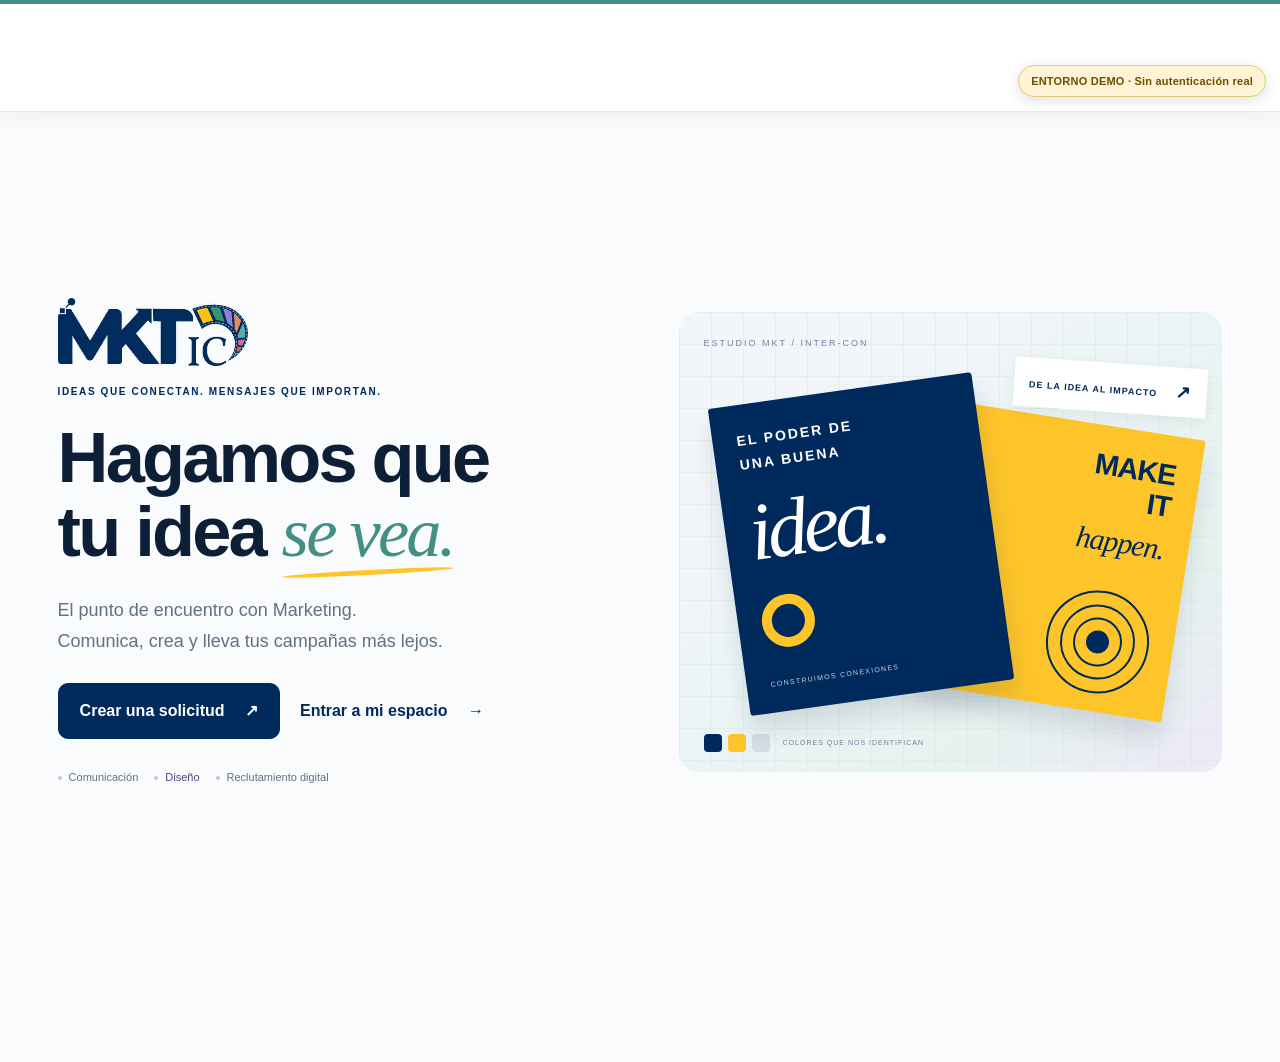
==== index.html @ 7971d1b2 "Bust browser cache for dynamically limited prototype selection" ====
<!doctype html><html lang="es"><head><meta charset="utf-8"><meta name="viewport" content="width=device-width, initial-scale=1"><title>Marketing | Inter-Con</title><meta name="description" content="Solicitudes de comunicación, diseño y campañas de reclutamiento de Inter-Con."><link rel="icon" href="favicon.svg" type="image/svg+xml"><link rel="stylesheet" href="style.css?v=20261109-roles"><link rel="stylesheet" href="welcome-screen.css?v=20261111-raster1"><link rel="stylesheet" href="workspace-shell.css?v=20261111-cleanlogo"></head><body>
<header class="site-header"><a class="brand mkt-corporate-brand" href="#solicitar" aria-label="Inter-Con, inicio"><img class="mkt-corporate-logo" src="assets/intercon-corporate-original.png?v=20261111-raster1" alt="Inter-Con Servicios de Seguridad Privada"></a><nav aria-label="Navegación principal"><button data-view="solicitar" class="active">Inicio</button><button data-view="equipo">Mi espacio</button><button data-view="calendario">Calendario</button><button data-view="usuarios" id="adminNav" hidden>Administración</button></nav><button id="accessButton" class="primary access-button">Ingresar <span aria-hidden="true">↗</span></button></header>

<main><section id="solicitar" class="view"><div class="hero"><div class="hero-copy"><div class="mkt-hero-area-logo"><img src="assets/mkt-area-logo.svg?v=20261111-original" alt="Logotipo del área de Marketing MKT IC"></div><p class="eyebrow">IDEAS QUE CONECTAN. MENSAJES QUE IMPORTAN.</p><h1>Hagamos que<br>tu idea <em>se vea.</em></h1><p>El punto de encuentro con Marketing.<br>Comunica, crea y lleva tus campañas más lejos.</p><div class="hero-actions"><button class="primary" id="goForms">Crear una solicitud <span aria-hidden="true">↗</span></button><button class="text-button" data-view="equipo">Entrar a mi espacio <span aria-hidden="true">→</span></button></div><div class="hero-tags"><span>Comunicación</span><span>Diseño</span><span>Reclutamiento digital</span></div></div><div class="creative-board" aria-hidden="true"><div class="board-grid"></div><div class="creative-caption">ESTUDIO MKT / INTER-CON</div><div class="poster poster-blue"><span>EL PODER DE<br>UNA BUENA</span><strong>idea.</strong><i></i><small>CONSTRUIMOS CONEXIONES</small></div><div class="poster poster-yellow"><span>MAKE<br>IT</span><strong>happen.</strong><div class="target-art"><i></i></div></div><div class="creative-label">DE LA IDEA AL IMPACTO <span>↗</span></div><div class="swatch"><i></i><i></i><i></i><span>COLORES QUE NOS IDENTIFICAN</span></div></div></div>
<div class="section-intro" id="services"><div><p class="eyebrow">¿QUÉ VAMOS A CREAR?</p><h2>Un buen resultado empieza aquí.</h2></div><p>Elige una solicitud. Nosotros te guiamos<br>para preparar toda la información.</p></div><div id="formCards" class="cards"></div><div class="process"><div><span>01</span><strong>Cuéntanos tu idea</strong><p>Completa el formulario con el objetivo y los detalles.</p></div><div><span>02</span><strong>Conectamos con el equipo</strong><p>Marketing asigna a la persona adecuada para atenderla.</p></div><div><span>03</span><strong>Damos seguimiento</strong><p>Responsables, entregas y avances en un mismo espacio.</p></div></div><aside class="next"><div><p class="eyebrow">EL EQUIPO DETRÁS DE CADA IDEA</p><h2>Talento distinto. Una misma dirección.</h2><p>Explora la experiencia de cada integrante del equipo en la portal.</p></div><div id="teamFaces" class="team-faces"></div><button data-view="equipo">Conocer mi espacio →</button></aside></section>
<section id="equipo" class="view" hidden><div class="workspace-top"><div class="workspace-identity"><span id="workspaceAvatar" class="avatar large"></span><div><p class="eyebrow" id="workspaceRole"></p><h1 id="workspaceGreeting"></h1><p id="workspaceSubtitle"></p></div></div><button id="reset">Restablecer datos</button></div><div class="workspace-tabs" role="group" aria-label="Vista de solicitudes"><button data-scope="all" class="active">Mi bandeja</button><button data-scope="principal">Mi especialidad</button><button data-scope="delegadas">Otras actividades asignadas</button></div><div id="stats" class="stats"></div><div class="workspace-layout"><div class="inbox-panel"><div class="list-head"><div><p class="eyebrow">DEL BRIEF A LA ENTREGA</p><h2 id="inboxTitle">Bandeja de solicitudes</h2></div><span id="count"></span></div><div class="filters"><label class="search">Buscar<input id="search" type="search" placeholder="Título, folio o solicitante"></label><label>Tipo<select id="type"><option value="">Todos los tipos</option><option>Comunicado</option><option>Diseño</option><option>Campaña</option><option>Reporte</option><option>Proyecto</option></select></label><label>Estado<select id="status"><option value="">Todos los estados</option><option>Pendiente</option><option>En proceso</option><option>En revisión</option><option>Realizado</option><option>Rechazado</option></select></label></div><div id="rows" class="request-list"></div></div><aside class="workspace-aside"><div class="side-panel"><p class="eyebrow" id="workloadLabel">EQUIPO EN MOVIMIENTO</p><h2 id="workloadTitle">Carga del equipo</h2><div id="workload"></div></div><div class="side-panel editorial-note"><span aria-hidden="true">↗</span><h2>Todo empieza con un buen brief.</h2><p>Un objetivo claro y la información completa ayudan a crear mejores resultados.</p><button data-view="solicitar">Crear solicitud →</button></div></aside></div></section>
<section id="usuarios" class="view" hidden><div class="section-head"><div><p class="eyebrow">ADMINISTRACIÓN</p><h1>Un equipo, muchas posibilidades.</h1><p>Define la especialidad de cada persona y asigna actividades según lo que necesita el equipo.</p></div><button class="primary" id="addUser">Agregar persona +</button></div><div class="admin-note"><strong>Especialidad y asignación trabajan juntas.</strong><p>El rol principal organiza su espacio. Puedes delegarle cualquier tipo de solicitud sin cambiar ese rol.</p></div><div id="userCards" class="user-cards"></div><p class="secondary">Los perfiles y cambios de esta portal duran durante esta visita. No se crean cuentas ni se envían invitaciones.</p></section>
<section id="calendario" class="view" hidden><div class="section-head"><div><p class="eyebrow">PLAN DE ENTREGAS</p><h1>Calendario de comunicados y entregas</h1><p>Los comunicados generales están visibles para todos. Con un perfil portal también verás tus entregas asignadas.</p></div><div class="month-controls"><button id="prev" aria-label="Mes anterior">‹</button><h2 id="month"></h2><button id="next" aria-label="Mes siguiente">›</button></div></div><div class="portal-banner"><strong>Datos de referencia</strong><span>Consulta los comunicados programados para evitar duplicados. Las fechas y solicitudes son referencias.</span></div><div class="calendar-scroll"><div class="weekdays"><span>Lun</span><span>Mar</span><span>Mié</span><span>Jue</span><span>Vie</span><span>Sáb</span><span>Dom</span></div><div id="calendar" class="calendar"></div></div><div class="legend"><span>● Comunicado</span><span>● Diseño</span><span>● Campaña</span><span>● Reporte</span></div></section><section id="comunicado" class="view" hidden>
<button type="button" class="back-link" data-view="solicitar">Volver a solicitudes</button>
<div class="section-head"><div><p class="eyebrow">COMUNICACIÓN INTERNA</p><h1>Solicitud de comunicado</h1><p>Cuéntanos qué necesitas comunicar y cuándo debe difundirse.</p></div></div>
<div class="portal-banner"><strong>Gestión de solicitudes</strong><span>El almacenamiento permanente está pendiente de conexión. Tu solicitud no se enviará a Marketing por ahora.</span></div>
<div class="comm-layout"><div class="comm-main"><ol class="steps" aria-label="Pasos de la solicitud"><li data-step-label="0"><span>1</span>Alcance</li><li data-step-label="1" aria-current="step"><span>2</span>Origen</li><li data-step-label="2"><span>3</span>Comunicado</li><li data-step-label="3"><span>4</span>Contacto y revisión</li></ol>
<form id="commForm" novalidate>
<fieldset data-comm-step="0"><legend>¿Tu mensaje es un comunicado general?</legend><p>Los comunicados comparten información para toda la empresa. Si el mensaje se dirige a un grupo específico, solicita un diseño.</p>
<label>¿Es para toda la empresa? <b>*</b><select name="generalScope" required><option value="">Selecciona una opción</option><option>Sí</option><option>No</option></select></label>
<label>¿Tiene interés o impacto general? <b>*</b><select name="generalImpact" required><option value="">Selecciona una opción</option><option>Sí</option><option>No</option></select></label>
<div id="scopeRedirect" class="admin-note" hidden role="status"><strong>Este mensaje requiere una solicitud de diseño.</strong><p>Marketing puede ayudarte con una pieza dirigida a tu grupo específico.</p><button type="button" id="scopeDesign">Solicitar diseño</button></div>
</fieldset>
<fieldset data-comm-step="1"><legend>¿De dónde viene la solicitud?</legend><p>Selecciona tu compañía y el área que solicita la difusión.</p>
<div class="choice-group"><span id="companyLabel" class="field-label">Compañía <b aria-hidden="true">*</b></span><div class="choice-cards" role="radiogroup" aria-labelledby="companyLabel">
<label><input type="radio" name="company" value="Inter-Con Mexico S.A de C.V" required><span>Inter-Con México<small>S.A. de C.V.</small></span></label>
<label><input type="radio" name="company" value="Embajada" required><span>Embajada</span></label>
<label><input type="radio" name="company" value="IC Admin" required><span>IC Admin</span></label><label><input type="radio" name="company" value="Externos" required><span>Externos</span></label></div></div>
<label>Área solicitante <b aria-hidden="true">*</b><select name="area" id="commArea" required><option value="">Selecciona tu área</option></select></label>
</fieldset>
<fieldset data-comm-step="2" hidden><legend>Prepara tu comunicado</legend>
<label>Título del comunicado <span class="optional">Opcional</span><input name="title" placeholder="Por referencia: Invitación a capacitación"></label>
<label>Categoría <b>*</b><select name="category" required><option value="">Selecciona una categoría</option><option>Institucional</option><option>Operativo</option><option>Cultura / Experiencia</option><option>Salud / NOM-035</option><option>Recordatorios</option><option>Urgente</option></select><span class="field-help" id="commCategoryInfo" aria-live="polite">Selecciona una categoría para conocer qué tipo de mensajes incluye.</span></label>
<label>¿Qué quieres lograr con esta comunicación? <b>*</b><select name="purpose" required><option value="">Selecciona un propósito</option><option>Informar</option><option>Generar una acción</option><option>Lograr asistencia</option><option>Recordar</option><option>Prevenir</option><option>Cambiar o adoptar un comportamiento</option></select></label>
<label>Objetivo de la actividad <b aria-hidden="true">*</b><textarea name="objective" required rows="3" placeholder="¿Qué quieres lograr con este comunicado?"></textarea></label>
<label>Fecha requerida de difusión <b aria-hidden="true">*</b><input name="date" id="commDate" type="date" required aria-describedby="capacity"><span id="capacity" class="field-help" aria-live="polite">Selecciona una fecha para consultar el calendario de referencia.</span></label>
<input type="hidden" name="audience" value="Toda la empresa"><p class="field-help">Alcance confirmado: toda la empresa.</p>
<label>Idioma del comunicado <b aria-hidden="true">*</b><select name="language" required><option value="">Selecciona una opción</option><option value="Ingles">Inglés</option><option value="Español">Español</option></select><span class="field-help">NOM-035 corresponde a contenido institucional; ya no aparece como idioma.</span></label>
<label>Información del comunicado <b aria-hidden="true">*</b><textarea name="information" rows="5" required placeholder="Incluye el mensaje, las fechas, el lugar y los detalles que deban aparecer."></textarea></label>
<label>Liga / URL <span class="optional">Opcional</span><textarea name="links" rows="2" placeholder="Si el comunicado requiere enlaces, colócalos aquí."></textarea></label>
</fieldset>
<fieldset data-comm-step="3" hidden><legend>Contacto para aclaraciones</legend><p>Estos datos ayudan al equipo de Marketing a resolver dudas sobre la solicitud.</p>
<label>Nombre del contacto <b aria-hidden="true">*</b><input name="contactName" autocomplete="name" required></label>
<div class="edit-grid"><label>Correo electrónico <b aria-hidden="true">*</b><input name="contactEmail" type="email" autocomplete="email" required></label><label>Teléfono <b aria-hidden="true">*</b><input name="contactPhone" type="tel" autocomplete="tel" required></label></div>
<h2 class="review-title">Revisa tu solicitud</h2><dl id="commReview" class="comm-review"></dl></fieldset>
<div class="comm-actions"><button type="button" id="commBack" hidden>Anterior</button><span id="commProgress">Paso 1 de 4</span><button type="button" id="commNext" class="primary">Continuar</button><button type="submit" id="commSave" class="primary" hidden>Guardar solicitud</button></div>
</form>
<div id="commSuccess" hidden><p class="eyebrow">SOLICITUD REGISTRADA</p><h2>Ya aparece en la bandeja de la portal.</h2><p id="commSuccessFolio"></p><p>No se ha enviado a Marketing ni a Microsoft Forms. Se perderá al recargar la página.</p><div class="dialog-actions"><button type="button" id="anotherComm">Crear otra solicitud</button><button type="button" class="primary" data-view="equipo">Ver bandeja</button></div></div>
</div><aside class="comm-aside"><p class="eyebrow">ANTES DE SOLICITAR</p><h2>Máximo dos comunicados al día.</h2><p>Si la fecha ya tiene dos emisiones, deberás elegir otra fecha.</p><hr><strong>Corte mensual: día 20</strong><p>Después del corte, Marketing revisará la programación. Las urgencias requieren priorización del equipo.</p><button type="button" data-view="calendario">Consultar calendario</button><hr><strong>Ten a la mano</strong><ul><li>Objetivo y mensaje completo.</li><li>Fecha de difusión y destinatarios.</li><li>Datos de contacto para aclaraciones.</li></ul><p class="secondary">La disponibilidad que verás ahora pertenece al calendario de referencia.</p></aside></div></section><section id="diseno" class="view" hidden></section><section id="campana" class="view" hidden></section><section id="reporte" class="view" hidden></section><section id="proyectos" class="view" hidden></section></main>
<footer><span>INTER-CON · MARKETING</span><span>Comunicación clara. Trabajo coordinado.</span></footer><dialog id="detail"><form id="editForm"><div class="dialog-head"><p class="eyebrow" id="folio"></p><button type="button" id="close" aria-label="Cerrar detalle">×</button></div><h2 id="detailTitle"></h2><div id="detailBody"></div><div class="edit-grid"><label>Responsable<select id="assigned"></select><span class="field-help" id="assignmentHelp"></span></label><label>Estado<select id="editStatus"><option>Pendiente</option><option>En proceso</option><option>En revisión</option><option>Realizado</option><option>Rechazado</option></select></label></div><label id="reasonLabel">Motivo de rechazo<textarea id="reason" rows="3" placeholder="Explica qué información falta o por qué se rechaza."></textarea></label><label>Nota de seguimiento<textarea id="comments" rows="3" placeholder="Agrega un avance o una nota para el equipo."></textarea></label><label>Enlace de evidencia<input id="evidence" type="url" placeholder="https://..."></label><h3>Historial de seguimiento</h3><div id="detailHistory" class="history-list"></div><p class="secondary">Cambios de referencia durante esta visita. No se envían notificaciones.</p><div class="dialog-actions"><button type="button" id="cancel">Cancelar</button><button class="primary" type="submit">Guardar cambios</button></div></form></dialog><dialog id="accessDialog" aria-labelledby="accessTitle"><div class="dialog-head"><p class="eyebrow">TU ESPACIO DE MARKETING</p><button type="button" id="closeAccess" aria-label="Cerrar acceso">×</button></div><h2 id="accessTitle">Acceso de demostración</h2><p>Selecciona un perfil para visualizar los módulos que tendrá cada rol. Esta pantalla todavía no autentica a los empleados con Microsoft 365.</p><div id="profileChoices" class="profile-choices"></div><div class="access-note"><span class="portal-dot"></span><p>Modo demostración: los perfiles no verifican identidad ni permisos. En producción el inicio de sesión será mediante Microsoft Entra ID.</p></div><button id="logout" class="text-button" hidden>Cerrar sesión de demostración</button></dialog>
<dialog id="userDialog" aria-labelledby="userTitle"><form id="userForm"><div class="dialog-head"><p class="eyebrow">PERSONAS</p><button type="button" id="closeUser" aria-label="Cerrar persona">×</button></div><h2 id="userTitle">Agregar persona</h2><label>Nombre completo<input id="userName" required maxlength="80" autocomplete="off"></label><label>Correo de referencia<input id="userEmail" type="email" required placeholder="persona@example.com" autocomplete="off"></label><label>Rol principal<select id="userRole"><option>Comunicados</option><option>Diseño</option><option>Reclutamiento digital</option><option>Administración</option><option>Super Admin</option><option>Gestión de proyectos</option><option>Solicitante</option><option>Comunicados</option></select></label><label class="toggle-label"><input id="userActive" type="checkbox" checked> Perfil activo</label><p id="userError" class="field-error" role="alert" hidden></p><p class="secondary">Registro de referencia. No concede acceso real ni envía invitaciones.</p><div class="dialog-actions"><button type="button" id="cancelUser">Cancelar</button><button type="submit" class="primary">Guardar persona</button></div></form></dialog><div id="toast" role="status" aria-live="polite"></div><script src="app.js?v=20261111-comm1"></script><script src="project-form.js?v=20261028-1"></script><script src="detail-enhancements.js?v=20261020-1"></script><script src="design-process.js?v=20261112-dynamic-limit"></script><script src="campaign-brief.js?v=20261102-1"></script><script src="cash-campaign.js?v=20261021-1"></script><script src="campaign-effectiveness.js?v=20261021-1"></script><script src="recruitment-budget.js?v=20261109-role2"></script><script src="role-dashboard.js?v=20261109-role1"></script><script src="welcome-screen.js?v=20261111-login2"></script><script src="workspace-shell.js?v=20261111-logofix"></script></body></html>
---- style.css ----
:root{--blue:#002a5c;--ink:#0d1f37;--yellow:#fec52a;--muted:#5b6878;--border:#dce2e9;--paper:#f3f5f8}*{box-sizing:border-box}body{margin:0;font-family:Arial,Helvetica,sans-serif;color:var(--ink);background:#fff;font-size:16px;line-height:1.5}button,input,select,textarea{font:inherit}button,a{touch-action:manipulation}button{cursor:pointer;background:white;border:1px solid var(--border);border-radius:7px;padding:10px 16px;color:var(--ink)}button:hover{background:#edf2f8}button:focus-visible,a:focus-visible,input:focus-visible,select:focus-visible,textarea:focus-visible{outline:3px solid #bf8e13;outline-offset:3px}header{display:flex;align-items:center;justify-content:space-between;gap:24px;padding:22px 5%;border-bottom:1px solid var(--border)}.brand{text-decoration:none;color:var(--blue);display:flex;flex-direction:column;line-height:1.1}.brand b{font-size:23px;letter-spacing:-.8px}.brand span{font-size:12px;letter-spacing:3.4px;margin-top:7px}nav{display:flex;gap:8px}nav button{border:0;color:var(--muted)}nav button.active{background:var(--blue);color:white}small{font-size:10px;letter-spacing:1px;margin-left:5px;opacity:.8}.edition{font-size:12px;letter-spacing:1.5px;white-space:nowrap}main{max-width:1320px;margin:auto;padding:48px 5% 64px}.intro{display:flex;justify-content:space-between;align-items:center;margin-bottom:38px;gap:30px}.eyebrow{font-size:12px;font-weight:700;letter-spacing:2px;color:var(--muted);margin:0 0 14px}h1{font-size:clamp(32px,4vw,52px);letter-spacing:-1.5px;line-height:1.08;margin:0 0 18px}h2{font-size:24px;line-height:1.25;margin:0 0 12px;letter-spacing:-.5px}p{margin:0 0 12px;color:var(--muted)}.intro-note{max-width:310px;border-left:1px solid var(--border);padding:10px 0 10px 35px}.intro-note strong{display:block;font-size:22px;line-height:1.35;margin:18px 0 12px}.line{display:block;background:var(--yellow);height:4px;width:45px}.cards{display:grid;grid-template-columns:repeat(2,1fr);gap:20px}.card{position:relative;border:1px solid var(--border);border-radius:12px;padding:28px;display:flex;flex-direction:column;min-height:250px;transition:border-color .2s,transform .2s}.card:hover{border-color:var(--blue);transform:translateY(-2px)}.card:first-child{background:var(--blue);color:white;border-color:var(--blue)}.card:first-child p,.card:first-child .card-meta{color:#dce7f4}.card-top{display:flex;align-items:center;justify-content:space-between;margin-bottom:24px}.icon{width:44px;height:44px;display:grid;place-items:center;border-radius:10px;background:#edf2f8;color:var(--blue)}.card:first-child .icon{background:#174573;color:var(--yellow)}.icon svg{width:25px;height:25px;fill:none;stroke:currentColor;stroke-width:1.7;stroke-linecap:round;stroke-linejoin:round}.card-meta{font-size:12px;letter-spacing:1px;color:var(--muted)}.card h2{font-size:25px}.card p{max-width:420px;margin-bottom:24px}.card a{align-self:flex-start;margin-top:auto;text-decoration:none;border-bottom:2px solid var(--yellow);padding-bottom:5px;color:var(--blue);font-weight:700}.card:first-child a{color:white}.footnote{display:flex;align-items:baseline;gap:22px;margin:22px 0 40px}.footnote span{font-size:11px;letter-spacing:1.5px;white-space:nowrap;color:var(--muted)}.footnote p{font-size:14px}.next{display:flex;align-items:center;justify-content:space-between;gap:30px;background:var(--paper);padding:28px;border-radius:10px;border-left:4px solid var(--yellow)}.next p:last-child{margin:0}.primary{background:var(--blue);color:#fff;border-color:var(--blue);font-weight:700}.primary:hover{background:#154571}.section-head{display:flex;align-items:center;justify-content:space-between;gap:20px;margin-bottom:28px}.section-head h1{font-size:40px}.section-head p:last-child{margin:0}.demo-banner{display:flex;gap:16px;background:#fff7d9;border:1px solid #edd992;border-radius:7px;padding:13px 18px;font-size:14px;margin-bottom:24px}.demo-banner strong{white-space:nowrap}.toolbar{display:flex;gap:25px;align-items:end;margin-bottom:25px}.toolbar label{max-width:350px;flex:1}#roleNote{font-size:14px;color:var(--muted);padding-bottom:10px}label{display:flex;flex-direction:column;gap:7px;font-size:14px;font-weight:700}input,select,textarea{padding:10px 12px;border:1px solid #bdc8d5;border-radius:6px;width:100%;background:white;color:var(--ink);font-weight:400}textarea{resize:vertical}.stats{display:grid;grid-template-columns:repeat(4,1fr);gap:15px;margin-bottom:35px}.stat{background:var(--paper);border-radius:8px;padding:20px;border-top:3px solid var(--blue)}.stat:first-child{border-color:var(--yellow)}.stat strong{font-size:32px;display:block}.stat span{font-size:14px;color:var(--muted)}.list-head{display:flex;align-items:baseline;justify-content:space-between}.list-head span{font-size:14px;color:var(--muted)}.filters{display:flex;gap:16px;margin:15px 0 20px}.filters label{flex:1}.filters .search{flex:2}.table-wrap{overflow-x:auto;border:1px solid var(--border);border-radius:8px}table{border-collapse:collapse;width:100%;text-align:left;min-width:750px}th{font-size:12px;text-transform:uppercase;letter-spacing:1px;background:var(--paper);color:var(--muted);padding:16px}td{padding:19px 16px;border-top:1px solid var(--border);font-size:14px}td strong{display:block;font-size:16px}td .meta{font-size:12px;color:var(--muted);display:block;margin-top:4px}.badge{display:inline-block;border-radius:4px;padding:5px 9px;font-size:12px;white-space:nowrap;background:#eef1f5;color:#415269}.badge.En-proceso{background:#e7effc;color:#214c89}.badge.Realizado{background:#e1f2eb;color:#24614a}.badge.Rechazado{background:#f9e6e6;color:#963b3b}.late{color:#963b3b;font-weight:700}.secondary{font-size:14px;margin-top:16px}.month-controls{display:flex;gap:15px;align-items:center}.month-controls h2{font-size:20px;margin:0;min-width:160px;text-align:center}.month-controls button{font-size:24px;padding:2px 15px}.weekdays,.calendar{display:grid;grid-template-columns:repeat(7,1fr);gap:1px;background:var(--border)}.weekdays span{padding:12px;background:var(--paper);font-size:14px;font-weight:700}.calendar{border:1px solid var(--border)}.day{min-height:120px;background:white;padding:10px}.day.out{background:var(--paper)}.day.today .date{background:var(--blue);color:white;border-radius:50%;width:28px;display:inline-grid;place-items:center}.date{font-size:14px}.event{display:block;text-align:left;font-size:12px;border:0;background:#e7effc;border-left:3px solid var(--blue);padding:6px;margin:7px 0;width:100%;border-radius:3px;line-height:1.35}.event.Diseño{background:#fff4cc;border-color:#bf8e13}.event.Campaña{background:#e4f2ef;border-color:#358a75}.event.Reporte{background:#f0e9fc;border-color:#7858ab}.legend{display:flex;gap:24px;margin-top:18px;font-size:14px;color:var(--muted)}.legend span:nth-child(2){color:#997010}.legend span:nth-child(3){color:#358a75}.legend span:nth-child(4){color:#7858ab}footer{border-top:1px solid var(--border);padding:24px 5%;display:flex;justify-content:space-between;color:var(--muted);font-size:12px}dialog{border:0;border-radius:12px;padding:30px;width:min(640px,92vw);max-height:90vh;color:var(--ink)}dialog::backdrop{background:#0d1f3799}dialog h2{font-size:27px}.dialog-head{display:flex;justify-content:space-between;align-items:center}.dialog-head button{font-size:25px;border:0;padding:0 8px}.dialog-head p{margin:0}.detail-data{display:grid;grid-template-columns:1fr 1fr;gap:14px;padding:20px 0;border-bottom:1px solid var(--border);margin-bottom:20px}.detail-data dt{font-size:12px;color:var(--muted);margin-bottom:4px}.detail-data dd{margin:0;font-size:14px}.brief{background:var(--paper);padding:16px;border-radius:6px;margin-bottom:22px;font-size:16px;color:var(--ink)}.edit-grid{display:grid;grid-template-columns:1fr 1fr;gap:16px}dialog label{margin-bottom:16px}.dialog-actions{display:flex;justify-content:end;gap:12px}.sr{position:absolute;width:1px;height:1px;overflow:hidden;clip:rect(0,0,0,0)}#toast{position:fixed;bottom:24px;left:50%;transform:translateX(-50%);background:var(--ink);color:white;border-radius:8px;padding:12px 22px;display:none;max-width:90vw;font-size:14px}[hidden]{display:none!important}@media(max-width:800px){header{flex-wrap:wrap;padding:18px 5%;gap:18px}nav{order:3;width:100%;overflow-x:auto}nav button{white-space:nowrap;font-size:14px;flex:1}.edition{font-size:11px}main{padding-top:32px}.intro-note{display:none}.cards{gap:15px}.card{padding:22px}.footnote{display:block}.footnote p{margin-top:10px}.section-head{align-items:start;flex-wrap:wrap}.stats{grid-template-columns:repeat(2,1fr)}.demo-banner{flex-direction:column;gap:5px}.calendar-scroll{overflow:auto}.calendar,.weekdays{min-width:780px}.toolbar{align-items:start;flex-direction:column;gap:3px}.toolbar label{max-width:none;width:100%}.filters{flex-wrap:wrap}.filters .search{flex-basis:100%}.next{align-items:start;flex-direction:column}footer{gap:15px;flex-wrap:wrap}}@media(max-width:520px){.cards{grid-template-columns:1fr}.card{min-height:230px}.intro h1{font-size:38px}.section-head h1{font-size:32px}.filters label{min-width:130px}.detail-data,.edit-grid{grid-template-columns:1fr}.legend{flex-wrap:wrap;gap:12px}.stat{padding:16px}dialog{padding:22px}}

.card .card-native{background:none;border:0;border-bottom:2px solid var(--yellow);border-radius:0;color:inherit;font-weight:700;align-self:flex-start;padding:0 0 5px;margin-top:auto}.back-link{border:0;padding:0;margin-bottom:24px;color:var(--blue);font-size:14px}.comm-layout{display:grid;grid-template-columns:minmax(0,1fr) 280px;gap:32px;align-items:start}.comm-main{border:1px solid var(--border);padding:30px;border-radius:10px}.comm-aside{padding:24px;background:var(--paper);border-top:4px solid var(--yellow);border-radius:6px;position:sticky;top:20px}.comm-aside h2{font-size:23px}.comm-aside hr{border:0;border-top:1px solid var(--border);margin:24px 0}.comm-aside ul{padding-left:20px;color:var(--muted);font-size:14px}.comm-aside li{margin-bottom:12px}.steps{display:flex;list-style:none;padding:0;margin:0 0 30px;gap:18px;justify-content:space-between}.steps li{display:flex;align-items:center;gap:8px;color:var(--muted);font-size:14px}.steps li span{border:1px solid var(--border);border-radius:50%;width:30px;height:30px;display:grid;place-items:center;flex-shrink:0}.steps [aria-current]{color:var(--blue);font-weight:bold}.steps [aria-current] span{background:var(--blue);color:white;border-color:var(--blue)}fieldset{border:0;padding:0;margin:0;min-width:0}legend{font-size:24px;font-weight:700;letter-spacing:-.5px;margin-bottom:12px}#commForm label{margin:20px 0;font-size:16px;position:relative}#commForm label b,.field-label b{color:#a53d32;font-size:14px}#commForm label:has(>b){gap:5px}#commForm label> b{position:absolute;right:0;top:0}.optional{font-size:12px;color:var(--muted);font-weight:400}.field-label{font-size:16px;font-weight:700}.choice-group{margin:24px 0}.choice-cards{display:grid;grid-template-columns:repeat(3,1fr);gap:12px}.choice-cards label{border:1px solid var(--border);padding:16px;border-radius:7px;display:flex;flex-direction:row;align-items:start;gap:10px;font-size:14px!important;margin-bottom:0!important;cursor:pointer}.choice-cards label:has(input:checked),.audience-grid label:has(input:checked){border-color:var(--blue);background:#edf3fb}.choice-cards small{display:block;margin:5px 0 0;font-size:12px;letter-spacing:0}.choice-cards input,.audience-grid input{width:18px;height:18px;margin:3px 0;flex-shrink:0;accent-color:var(--blue)}.audience-grid{display:grid;grid-template-columns:1fr 1fr;gap:10px}.audience-grid label{margin:0!important;display:flex;flex-direction:row;align-items:center;border:1px solid var(--border);border-radius:6px;padding:12px;font-size:14px!important;cursor:pointer}.field-help{font-size:14px;font-weight:400;color:var(--muted);margin-top:6px}.field-error{color:#963b3b!important;font-size:14px}.comm-actions{border-top:1px solid var(--border);padding-top:24px;margin-top:30px;display:flex;gap:12px;align-items:center}.comm-actions span{margin-right:auto;font-size:14px;color:var(--muted)}.comm-review{margin:16px 0;padding:20px;background:var(--paper);border-radius:6px}.comm-review div+div{border-top:1px solid var(--border);padding-top:12px;margin-top:12px}.comm-review dt{font-size:12px;color:var(--muted);margin-bottom:4px}.comm-review dd{margin:0;font-size:16px;white-space:pre-wrap;overflow-wrap:anywhere}.review-title{margin-top:28px}.comm-main input,.comm-main select,.comm-main textarea{font-size:16px}@media(max-width:900px){.comm-layout{grid-template-columns:1fr}.comm-aside{position:static;order:-1}.comm-aside hr,.comm-aside ul,.comm-aside>strong{display:none}.comm-aside p:last-child{margin:0}.comm-main{padding:22px}}@media(max-width:600px){.choice-cards{grid-template-columns:1fr}.choice-cards label{margin:0!important}.steps{gap:8px}.steps li{font-size:12px;flex-direction:column;align-items:start}.audience-grid{grid-template-columns:1fr}.comm-actions{flex-wrap:wrap}.comm-actions button{font-size:14px}.comm-actions span{font-size:12px}}
.native-field{margin:20px 0;font-size:16px;position:relative}.native-field>b{position:absolute;right:0;top:0;color:#a53d32;font-size:14px}.native-field .audience-grid{margin-top:12px}.report-preview{max-width:800px}.report-preview h3{margin-top:28px}.report-preview li{margin-bottom:10px;color:var(--muted)}.steps{flex-wrap:wrap}
.orientation-cards{display:grid;grid-template-columns:repeat(3,minmax(0,1fr));gap:12px;margin-top:16px}.orientation-option{position:relative;border:1px solid var(--border);border-radius:9px;padding:16px;cursor:pointer;gap:10px;font-weight:400;transition:background .15s,border-color .15s}.orientation-option:has(input:checked){border-color:var(--blue);background:#edf3fb;box-shadow:0 0 0 1px var(--blue)}.orientation-option:focus-within{outline:3px solid var(--yellow);outline-offset:2px}.orientation-option>input{width:18px;height:18px;accent-color:var(--blue);margin:0}.orientation-option>strong{font-size:16px}.orientation-description{font-size:14px;line-height:1.5;color:var(--muted)}.orientation-preview{height:130px;display:flex;align-items:center;justify-content:center;background:#f3f5f8;border-radius:6px}.sample-art{display:flex;flex-direction:column;justify-content:center;gap:6px;padding:10px;background:var(--blue);box-shadow:0 4px 10px #0d1f3720;border-radius:3px;width:88px;height:88px}.portrait .sample-art{width:66px;height:114px}.landscape .sample-art{width:124px;height:70px}.sample-art i{display:block;width:18px;height:18px;border-radius:50%;background:var(--yellow)}.sample-art b{display:block;background:white;height:5px;width:70%;border-radius:3px}.sample-art em{display:block;background:#b6c5d9;height:3px;width:90%;border-radius:3px}.sample-art em:last-child{width:60%}.size-unknown{padding:15px 18px;background:var(--paper);border:1px solid var(--border);border-radius:7px}.size-unknown-choice{flex-direction:row;align-items:center;gap:10px;font-size:16px}.size-unknown-choice input{width:20px;height:20px;flex-shrink:0;accent-color:var(--blue)}.comm-main input:disabled{background:var(--paper);color:var(--muted);cursor:not-allowed}@media(max-width:600px){.orientation-cards{grid-template-columns:1fr}.orientation-option{display:grid;grid-template-columns:20px 115px 1fr;align-items:center}.orientation-preview{grid-column:2;grid-row:1 / 3;height:120px}.orientation-option>strong{grid-column:3;grid-row:1}.orientation-description{grid-column:3;grid-row:2}.landscape .sample-art{width:98px;height:60px}}
.native-field>.field-help{display:block;margin-top:8px}

/* Marketing studio, with a separate personal workspace. */
:root{--paper:#f5f6f8;--muted:#627084;--border:#e1e6ee}body{background:#fafbfc;font-family:Inter,"Segoe UI",Arial,sans-serif;font-size:16px}button{border-radius:10px;padding:12px 18px;transition:background .15s,border-color .15s}header.site-header{padding:20px 4.5%;height:92px;background:#fff;gap:20px}.brand{flex-direction:row;align-items:center;gap:12px}.brand-symbol{font-family:Georgia,serif!important;font-size:24px!important;letter-spacing:-2px!important;display:grid;place-items:center;border:1px solid #bf8e13;width:42px;height:42px;margin:0!important;color:var(--blue)}.brand-word{display:flex;flex-direction:column;margin:0!important}.brand-word b{font-size:21px;letter-spacing:-.6px}.brand-word>span{font-size:10px;letter-spacing:3px;margin-top:6px}.site-header nav button{font-size:14px;font-weight:600;padding:10px 16px}.site-header nav button.active{background:#edf2f8;color:var(--blue)}.access-button{display:flex;gap:12px;align-items:center;min-height:46px;font-size:14px}.access-button small{display:block;font-size:10px;letter-spacing:0;margin:0;font-weight:400}.demo-strip{display:flex;justify-content:center;align-items:center;gap:12px;background:#f7f1df;border-bottom:1px solid #eee5c9;padding:9px 20px;font-size:12px;color:#74602b}.demo-strip span:last-child{color:#7b704e}.demo-dot{width:7px;height:7px;border-radius:50%;background:#bf8e13;display:inline-block;flex-shrink:0}main{max-width:1480px;padding:36px 4.5% 64px}.hero{display:grid;grid-template-columns:1.05fr 1fr;gap:50px;align-items:center;min-height:480px;margin:0 0 62px}.hero-copy .eyebrow{font-size:10px;letter-spacing:1.6px;color:var(--blue);margin-bottom:22px}.hero h1{font-size:clamp(48px,5.5vw,78px);font-weight:650;letter-spacing:-3px;line-height:1.05;margin-bottom:25px}.hero h1 em{font-family:Georgia,serif;font-weight:400;font-style:italic;position:relative;white-space:nowrap}.hero h1 em:after{content:"";height:5px;background:var(--yellow);position:absolute;bottom:-4px;left:0;right:0;transform:rotate(-3deg);border-radius:100%}.hero-copy>p:not(.eyebrow){font-size:18px;line-height:1.7}.hero-actions{display:flex;gap:20px;align-items:center;margin:27px 0}.hero-actions .primary{padding:15px 21px}.hero-actions span{margin-left:16px}.text-button{border:0;background:transparent;padding:10px 0;color:var(--blue);font-weight:600}.text-button:hover{background:transparent;text-decoration:underline}.hero-tags{display:flex;gap:16px;flex-wrap:wrap;font-size:11px;color:var(--muted);margin-top:30px}.hero-tags span:before{content:"";background:#bec8d6;width:4px;height:4px;display:inline-block;vertical-align:middle;margin-right:7px;border-radius:50%}.creative-board{height:460px;border-radius:20px;background:#eef1f5;position:relative;overflow:hidden}.board-grid{position:absolute;inset:0;opacity:.45;background-image:linear-gradient(#dce2e9 1px,transparent 1px),linear-gradient(90deg,#dce2e9 1px,transparent 1px);background-size:32px 32px}.creative-caption{position:absolute;top:25px;left:25px;font-size:9px;letter-spacing:2px;color:#718099}.poster{position:absolute;box-shadow:0 16px 25px #0d1f3720;border-radius:3px}.poster-blue{width:49%;height:310px;left:9%;top:77px;background:var(--blue);color:white;padding:24px;transform:rotate(-8deg);z-index:2}.poster-blue>span{font-size:14px;line-height:1.3;letter-spacing:2px;font-weight:700}.poster-blue strong{font-size:82px;font-family:Georgia,serif;font-style:italic;letter-spacing:-5px;font-weight:400;display:block;line-height:1.1;margin-top:12px}.poster-blue i{width:53px;height:53px;display:block;border:10px solid var(--yellow);border-radius:50%;margin:20px 0}.poster-blue small{margin:0;letter-spacing:1.3px;font-size:7px}.poster-yellow{background:var(--yellow);width:45%;height:285px;top:108px;right:7%;transform:rotate(9deg);padding:24px;z-index:1;color:var(--blue)}.poster-yellow>span{font-size:29px;font-weight:800;line-height:1.1;letter-spacing:-1px}.poster-yellow strong{font-family:Georgia,serif;font-style:italic;font-size:34px;display:block;margin-top:3px;font-weight:400;letter-spacing:-1px}.target-art{width:103px;height:103px;border-radius:50%;border:2px solid var(--blue);position:absolute;bottom:18px;right:28px}.target-art:before,.target-art:after,.target-art i{content:"";border:2px solid var(--blue);position:absolute;border-radius:50%;inset:12px}.target-art:after{inset:25px}.target-art i{inset:38px;background:var(--blue)}.creative-label{position:absolute;right:15px;top:51px;background:#fff;color:var(--blue);font-size:9px;font-weight:700;letter-spacing:1px;padding:11px 15px;transform:rotate(4deg);z-index:3;box-shadow:0 4px 15px #0d1f3710}.creative-label span{font-size:18px;margin-left:15px}.swatch{position:absolute;left:25px;bottom:20px;display:flex;align-items:center;gap:6px}.swatch i{width:18px;height:18px;background:var(--blue);border-radius:4px}.swatch i:nth-child(2){background:var(--yellow)}.swatch i:nth-child(3){background:#d6dde5}.swatch span{font-size:7px;letter-spacing:1px;color:#718099;margin-left:7px}.section-intro{display:flex;justify-content:space-between;align-items:end;gap:20px;margin-bottom:25px}.section-intro h2{font-size:29px;font-weight:650;margin-bottom:0}.section-intro .eyebrow{font-size:10px;letter-spacing:1.7px;margin-bottom:10px;color:var(--blue)}.section-intro>p{font-size:14px;margin:0}.cards{grid-template-columns:repeat(4,1fr);gap:15px}.card{padding:25px 22px;background:#fff;min-height:300px;box-shadow:0 4px 20px #0d1f3703;border-radius:12px}.card:first-child{background:#fff;color:var(--ink);border-color:var(--border)}.card:first-child p,.card:first-child .card-meta{color:var(--muted)}.card:first-child .icon{background:#eaf1fa;color:var(--blue)}.card .card-top{align-items:start;margin-bottom:27px}.card .card-meta{font-size:9px;letter-spacing:.6px;text-align:right;max-width:92px}.card h2{font-size:21px;letter-spacing:-.5px;line-height:1.3;font-weight:650}.card p{font-size:14px;line-height:1.65}.card .card-native{font-size:13px;color:var(--blue);border-bottom:0;padding:0;display:flex;align-items:center;gap:6px}.card .card-native:after{content:"→";margin-left:8px}.card:nth-child(2) .icon{background:#fff5d5;color:#98700c}.card:nth-child(3) .icon{background:#e8f3f0;color:#347c6e}.card:nth-child(4) .icon{background:#efecf7;color:#6b5792}.process{display:grid;grid-template-columns:repeat(3,1fr);gap:35px;margin:40px 0 50px;padding:25px 0;border-top:1px solid var(--border);border-bottom:1px solid var(--border)}.process>div{display:grid;grid-template-columns:35px 1fr;column-gap:12px}.process span{font-size:11px;color:#8a96a7;margin-top:4px}.process strong{font-size:14px;font-weight:650}.process p{font-size:13px;grid-column:2;margin:5px 0 0}.next{background:var(--ink);border:0;position:relative;color:white;border-radius:14px;padding:30px 32px;gap:20px}.next .eyebrow{color:var(--yellow);font-size:9px;letter-spacing:1.5px}.next h2{font-size:24px}.next p{color:#aebfd2;font-size:14px}.next button{background:transparent;color:#fff;border-color:#ffffff38;white-space:nowrap;font-size:13px}.team-faces{display:flex}.team-faces .avatar{border:3px solid var(--ink);margin-left:-9px}.avatar{display:inline-grid;place-items:center;width:38px;height:38px;border-radius:50%;background:#e6edf6;color:var(--blue);font-size:12px;letter-spacing:0;font-weight:700;flex-shrink:0}.avatar.veronica{background:#fff0bd;color:#876211}.avatar.jessica{background:#e5ebf9;color:#405687}.avatar.roxana{background:#e0f0eb;color:#337767}.avatar.abigail{background:#f1e8f5;color:#895d94}.avatar.nydia{background:#dce7f6;color:var(--blue)}.avatar.mini{width:25px;height:25px;font-size:9px}.avatar.large{width:58px;height:58px;font-size:18px}.access-button .avatar{background:#ffffff20;color:#fff}.workspace-top{display:flex;align-items:center;justify-content:space-between;gap:20px;margin:8px 0 28px}.workspace-identity{display:flex;align-items:center;gap:19px}.workspace-identity .eyebrow{font-size:10px;margin-bottom:8px;letter-spacing:1.3px}.workspace-identity h1{font-size:36px;letter-spacing:-1px;margin-bottom:8px}.workspace-identity p:last-child{margin:0;font-size:15px}.workspace-top>button{font-size:12px;color:var(--muted)}.workspace-tabs{display:flex;gap:18px;border-bottom:1px solid var(--border);margin-bottom:24px;overflow:auto}.workspace-tabs button{border:0;border-radius:0;background:none;padding:10px 0 13px;font-size:13px;font-weight:600;color:var(--muted);white-space:nowrap}.workspace-tabs button.active{color:var(--blue);border-bottom:3px solid var(--yellow)}.stats{gap:18px;margin-bottom:27px}.stat{border:1px solid var(--border);background:#fff;padding:20px 24px;border-radius:12px;border-top:1px solid var(--border);box-shadow:0 3px 18px #0d1f3702}.stat:first-child{border-color:var(--border)}.stat>div{display:flex;align-items:center;justify-content:space-between}.stat span{font-size:13px}.stat i{width:30px;height:30px;display:grid;place-items:center;background:#edf2f8;border-radius:8px;font-style:normal;color:var(--blue)}.stat:first-child i{background:#fff5d5;color:#967115}.stat:nth-child(3) i{background:#fbeeed;color:#ac5149}.stat strong{font-size:36px;font-weight:600;letter-spacing:-1px;margin:10px 0 2px}.stat small{margin:0;font-size:11px;color:#8490a0;letter-spacing:0}.workspace-layout{display:grid;grid-template-columns:minmax(0,1fr) 255px;gap:22px;align-items:start}.inbox-panel{background:white;border:1px solid var(--border);border-radius:14px;padding:26px}.list-head h2{font-size:23px;font-weight:650}.list-head .eyebrow{font-size:9px;letter-spacing:1.3px;margin-bottom:7px}.list-head>span{font-size:12px}.filters{gap:10px;margin:17px 0 24px}.filters label{font-size:11px;color:var(--muted);gap:5px}.filters input,.filters select{font-size:12px;min-width:0;padding:10px;border-color:var(--border);border-radius:8px}.request-row{display:grid;grid-template-columns:38px minmax(0,1fr) 112px;gap:15px;align-items:start;padding:23px 0;border-top:1px solid var(--border);position:relative}.request-row:last-child{padding-bottom:0}.request-icon{height:37px;width:37px;background:#edf2f8;color:var(--blue);border-radius:10px;display:grid;place-items:center;font-size:21px}.request-icon.type-Diseño{background:#fff5d5;color:#98700c}.request-icon.type-Campaña{background:#e8f3f0;color:#347c6e}.request-icon.type-Reporte{background:#efecf7;color:#6b5792}.request-meta{font-size:10px;color:#7c8797;display:flex;align-items:center;flex-wrap:wrap;gap:5px}.request-info h3{font-size:15px;line-height:1.45;letter-spacing:-.1px;margin:5px 0}.request-info p{font-size:11px;line-height:1.5;margin-bottom:10px}.responsible{display:flex;gap:7px;align-items:center;font-size:11px;color:#536175}.request-state{text-align:right;display:flex;flex-direction:column;align-items:end;gap:8px}.request-state>span:last-child{font-size:10px}.request-row>button{grid-column:3;padding:0;font-size:11px;border:0;background:none;color:var(--blue);margin-top:-30px;align-self:end}.badge{border-radius:6px;font-size:10px;font-weight:600;padding:5px 8px}.badge.En-revisión{background:#fff4cc;color:#967115}.delegated{background:#eef2f8;color:#56708e;border-radius:4px;padding:2px 5px;font-size:9px}.side-panel{background:#fff;border:1px solid var(--border);border-radius:14px;padding:23px;margin-bottom:18px}.side-panel>.eyebrow{font-size:9px;letter-spacing:1px;margin-bottom:8px}.side-panel h2{font-size:19px;font-weight:650}.workload-person{display:grid;grid-template-columns:1fr 20px;gap:8px;font-size:12px;margin-top:18px}.workload-person strong{font-size:11px;text-align:right}.workload-person>div{grid-column:1 / -1;height:5px;background:#eef2f7;border-radius:6px}.workload-person i{display:block;height:100%;border-radius:6px;background:var(--blue)}.side-panel .secondary{font-size:11px}.editorial-note{background:#eff3f9;border:0}.editorial-note>span{font-size:30px;color:var(--blue);display:block;margin-bottom:20px}.editorial-note h2{font-size:22px;line-height:1.4}.editorial-note p{font-size:12px;line-height:1.7}.editorial-note button{font-size:12px;background:transparent;padding:0;border:0;color:var(--blue);margin-top:10px}.personal-count{display:flex;gap:14px;align-items:center;border-top:1px solid var(--border);padding-top:15px;margin-top:15px}.personal-count strong{font-size:32px;color:var(--blue)}.personal-count span{font-size:12px;color:var(--muted)}#workload>p{font-size:13px}.empty-state{text-align:center;padding:35px 15px;background:var(--paper);border-radius:10px}.empty-state>span{font-size:32px;color:#889aae}.empty-state h3{font-size:18px}.empty-state p{font-size:13px}.empty-state button{font-size:12px}.admin-note{background:#edf2f8;padding:21px 25px;border-radius:12px;margin-bottom:25px}.admin-note strong{font-size:15px}.admin-note p{font-size:13px;margin:5px 0 0}.user-cards{display:grid;grid-template-columns:repeat(3,1fr);gap:20px}.user-card{padding:25px;border:1px solid var(--border);border-radius:14px;background:#fff}.user-card-top{display:flex;justify-content:space-between;align-items:center;margin-bottom:21px}.user-card h2{font-size:22px;font-weight:650}.user-card>p{font-size:13px}.user-card .demo-email{font-size:11px;color:#8b96a5;overflow-wrap:anywhere}.user-summary{border-top:1px solid var(--border);padding-top:16px;margin:17px 0;font-size:12px;color:var(--muted)}.user-summary strong{color:var(--blue);font-size:20px;margin-right:7px}.user-card button{border:0;background:none;color:var(--blue);font-size:12px;padding:0}.profile-choices{display:grid;gap:8px;margin:24px 0}.profile-choice{display:flex;align-items:center;gap:14px;text-align:left;padding:13px;background:#fff}.profile-choice:hover{border-color:#94a8c0;background:#f4f7fb}.profile-choice strong{display:block;font-size:15px}.profile-choice small{display:block;margin:4px 0 0;font-size:11px;color:var(--muted);letter-spacing:0}.profile-arrow{margin-left:auto;color:#8393a6}.access-note{display:flex;gap:10px;align-items:baseline;background:#f8f4e7;padding:15px;border-radius:8px}.access-note p{font-size:12px;margin:0;color:#7e6d43}#accessDialog{width:min(480px,94vw);padding:30px}#accessDialog h2{font-size:26px;line-height:1.3}#accessDialog>p{font-size:14px}#logout{font-size:13px;margin-top:15px}.toggle-label{flex-direction:row;align-items:center}.toggle-label input{width:18px;height:18px;accent-color:var(--blue)}.history-list{margin:20px 0}.history-list>div{display:flex;gap:12px}.history-dot{background:#aebdd0;border:3px solid #edf2f8;width:11px;height:11px;border-radius:50%;margin-top:5px;flex-shrink:0}.history-list p{border-left:1px solid var(--border);padding:0 0 16px 12px;display:flex;flex-direction:column;gap:4px;font-size:13px;overflow-wrap:anywhere;white-space:pre-wrap}.history-list strong{color:var(--ink);font-size:12px}.history-list small{font-size:10px;color:#8793a4;letter-spacing:0;margin:0}.comm-main{background:#fff;box-shadow:0 5px 25px #0d1f3703;border-radius:14px}.comm-aside{border-top:0;border-left:3px solid var(--yellow);background:#eff3f9;border-radius:10px}.section-head h1{font-size:38px;font-weight:650;letter-spacing:-1.2px}.section-head>button{font-size:13px}.demo-banner{background:#f8f4e7;border-color:#eae0c4;color:#806b3c;font-size:12px}.demo-banner span{color:#806b3c}.weekdays{border-radius:10px 10px 0 0;overflow:hidden}.calendar{border-radius:0 0 10px 10px;overflow:hidden}.event{font-size:11px}footer{background:#fff;font-size:11px;padding:25px 4.5%;letter-spacing:.4px}#toast{z-index:10}dialog{box-shadow:0 24px 80px #0d1f3733;border-radius:16px}dialog::backdrop{background:#0d1f3777;backdrop-filter:blur(3px)}dialog h3{font-size:16px;margin-top:24px}dialog .eyebrow{font-size:10px}dialog .brief{font-size:14px}.comm-main input,.comm-main select,.comm-main textarea{border-color:#cbd5e1;padding:12px;border-radius:8px}
@media(min-width:1500px){.hero{gap:85px}.creative-board{height:485px}.poster-blue{height:330px}.poster-yellow{height:300px}.poster-blue strong{font-size:100px}}
@media(max-width:1100px){.site-header nav button{padding:10px;font-size:12px}.cards{grid-template-columns:repeat(2,1fr)}.card{min-height:250px}.hero{gap:25px}.hero h1{font-size:58px}.hero-actions{gap:12px;flex-wrap:wrap}.creative-board{height:420px}.poster-blue{padding:18px;top:72px;height:275px}.poster-blue strong{font-size:66px}.poster-yellow{padding:18px;top:105px;height:245px}.poster-yellow strong{font-size:28px}.target-art{width:80px;height:80px;right:15px;bottom:15px}.target-art i{inset:28px}.target-art:after{inset:20px}.workspace-layout{grid-template-columns:minmax(0,1fr) 220px}.inbox-panel{padding:20px}.request-row{grid-template-columns:30px minmax(0,1fr) 95px;gap:12px}.request-icon{width:30px;height:30px}.next .team-faces{display:none}}
@media(max-width:800px){header.site-header{height:auto;flex-wrap:wrap;padding:16px 5%;gap:12px}.site-header nav{order:3;width:100%;justify-content:start;gap:4px}.site-header nav button{flex:0 0 auto;padding:9px 15px}.site-header .access-button{margin-left:auto;font-size:12px;padding:9px 12px}.brand-word b{font-size:18px}.brand-symbol{width:36px;height:36px}.demo-strip{font-size:10px;gap:8px;padding:8px 15px}.demo-strip span:last-child{max-width:210px}.hero{grid-template-columns:1fr .85fr;gap:20px;min-height:380px;margin-bottom:40px}.hero h1{font-size:48px;letter-spacing:-2px}.hero-copy .eyebrow{font-size:8px}.hero-copy>p:not(.eyebrow){font-size:14px}.hero-actions .primary{font-size:12px;padding:12px}.hero-actions .text-button{font-size:12px}.hero-tags{font-size:9px;gap:9px;margin-top:20px}.creative-board{height:330px;border-radius:14px}.creative-caption{font-size:6px;left:15px;top:18px}.poster-blue{top:63px;left:7%;height:213px;padding:13px;width:51%}.poster-blue>span{font-size:10px}.poster-blue strong{font-size:48px;letter-spacing:-3px}.poster-blue i{width:34px;height:34px;border-width:7px;margin:13px 0}.poster-blue small{font-size:5px}.poster-yellow{height:198px;top:83px;padding:14px;right:7%}.poster-yellow>span{font-size:22px}.poster-yellow strong{font-size:21px}.target-art{height:64px;width:64px;right:10px;bottom:13px}.target-art:before{inset:8px}.target-art:after{inset:16px}.target-art i{inset:24px}.creative-label{font-size:6px;top:39px;right:12px;padding:6px 8px}.creative-label span{font-size:12px;margin-left:5px}.swatch{left:14px;bottom:15px}.swatch i{width:12px;height:12px}.swatch span{font-size:5px}.section-intro h2{font-size:25px}.section-intro>p{font-size:12px}.process{gap:18px}.process strong{font-size:12px}.process p{font-size:11px}.process>div{grid-template-columns:20px 1fr;gap:6px}.next{padding:25px;align-items:start}.workspace-layout{grid-template-columns:1fr}.workspace-aside{display:grid;grid-template-columns:1fr 1fr;gap:18px}.stats{grid-template-columns:repeat(4,1fr);gap:10px}.stat{padding:15px}.stat span{font-size:11px}.stat i{width:23px;height:23px;font-size:12px}.stat strong{font-size:30px}.stat small{font-size:9px}.workspace-identity h1{font-size:31px}.workspace-identity p:last-child{font-size:13px}.user-cards{grid-template-columns:repeat(2,1fr)}.filters{flex-wrap:nowrap}.filters .search{flex-basis:auto}.filters label{min-width:0}.filters input,.filters select{width:100%}.section-head h1{font-size:32px}}
@media(max-width:560px){.hero{grid-template-columns:1fr;gap:30px;margin-bottom:35px}.hero-copy{padding-top:12px}.hero h1{font-size:58px;letter-spacing:-2.5px}.hero-copy .eyebrow{font-size:9px;letter-spacing:1.1px}.hero-copy>p:not(.eyebrow){font-size:16px}.hero-actions{margin:22px 0 18px;gap:18px}.hero-actions .primary{font-size:13px}.hero-tags{font-size:10px}.creative-board{height:330px;max-width:440px;width:100%}.poster-blue{width:45%;left:13%;height:228px;top:56px;padding:18px}.poster-blue strong{font-size:65px}.poster-blue>span{font-size:11px}.poster-yellow{width:40%;right:10%;height:210px;top:81px;padding:18px}.poster-yellow strong{font-size:25px}.creative-label{font-size:7px;top:34px;right:25px}.section-intro{align-items:start;flex-direction:column;gap:10px}.section-intro>p br{display:none}.section-intro h2{font-size:25px}.cards{grid-template-columns:1fr}.card{min-height:225px;padding:25px}.card .card-top{margin-bottom:20px}.card .card-meta{max-width:none}.card h2{font-size:23px}.process{grid-template-columns:1fr;gap:22px;margin:30px 0}.process>div{grid-template-columns:32px 1fr;gap:8px}.process strong{font-size:14px}.process p{font-size:13px}.next h2{font-size:24px}.next p{font-size:13px}.workspace-top{flex-wrap:wrap}.workspace-top>button{padding:6px 10px;margin-left:auto}.workspace-identity{gap:12px}.workspace-identity h1{font-size:30px}.workspace-identity .large{width:46px;height:46px;font-size:15px}.workspace-identity .eyebrow{font-size:8px}.workspace-tabs{gap:17px}.workspace-tabs button{font-size:11px}.stats{grid-template-columns:repeat(2,1fr);gap:12px}.stat{padding:17px}.stat span{font-size:12px}.stat small{font-size:10px}.inbox-panel{padding:20px 16px}.list-head{align-items:start;gap:10px}.list-head h2{font-size:20px}.list-head>span{white-space:nowrap;margin-top:24px;font-size:10px}.filters{flex-wrap:wrap;gap:10px}.filters .search{flex-basis:100%}.filters label{min-width:100px}.request-row{grid-template-columns:30px minmax(0,1fr);padding:20px 0;gap:10px}.request-info h3{font-size:14px}.request-state{grid-column:2;flex-direction:row;justify-content:space-between;align-items:center;text-align:left;max-width:calc(100% - 75px)}.request-state>span:last-child{font-size:9px;line-height:1.3}.request-row>button{grid-column:2;justify-self:end;margin-top:-28px;font-size:10px;padding:5px 0}.workspace-aside{grid-template-columns:1fr}.side-panel{margin-bottom:0}.side-panel.editorial-note{display:none}.user-cards{grid-template-columns:1fr}.section-head h1{font-size:30px}.demo-strip strong{white-space:nowrap;font-size:9px}.demo-strip span:last-child{font-size:9px;max-width:175px}.site-header nav button{padding:8px 12px;font-size:12px}.site-header .access-button{font-size:11px}.brand-word b{font-size:16px}.brand-word>span{font-size:8px;letter-spacing:2.5px}.brand{gap:8px}.brand-symbol{width:31px;height:31px;font-size:20px!important}.user-card{padding:23px}#accessDialog{padding:23px}.profile-choice{padding:12px}.profile-choice strong{font-size:14px}.profile-choice small{font-size:10px}footer span:last-child{display:none}}
@media(prefers-reduced-motion:reduce){*{scroll-behavior:auto!important;transition:none!important}}
.poster-yellow{text-align:right}.poster-yellow strong{font-size:30px}.poster-yellow .target-art{right:24px}@media(max-width:800px){.poster-yellow strong{font-size:21px}.poster-yellow .target-art{right:10px}}@media(max-width:560px){.poster-yellow strong{font-size:25px}}


/* The qualification step and four-step communication form share the existing brand. */
#comunicado .steps{display:flex;flex-wrap:wrap;gap:12px}#comunicado .steps li{flex:1;min-width:130px}#scopeRedirect button{margin-top:8px}#commNext:disabled{opacity:.5;cursor:not-allowed}


.design-service-grid{display:grid;grid-template-columns:repeat(2,minmax(0,1fr));gap:20px}.design-service-grid button{display:flex;flex-direction:column;text-align:left;gap:14px;padding:28px;background:#fff;border:1px solid #d6dde5;border-radius:18px;color:#0d1f37}.design-service-grid button:hover,.design-service-grid button:focus-visible{border-color:#002a5c;box-shadow:0 4px 0 #fec52a}.design-service-grid strong{font-size:24px}.design-service-grid button>span:last-child{font-size:16px;line-height:1.5}.guide-pending{padding-top:16px;border-top:1px solid #d6dde5}.design-process-hub{padding-bottom:40px}@media(max-width:650px){.design-service-grid{grid-template-columns:1fr}.design-service-grid button{padding:22px}}

.brief-steps{display:flex;flex-wrap:wrap;gap:12px}.brief-steps li{flex:1;min-width:145px}#campana .design-service-grid{margin-bottom:40px}

/* Marketing palette: institutional navy/yellow with accents from the supplied area logo. */
:root{--mkt-teal:#448f85;--mkt-purple:#67529d;--mkt-orange:#dc9057;--mkt-mist:#edf6f4}
.site-header{border-top:4px solid var(--mkt-teal)}
.hero h1 em{color:var(--mkt-teal)}
.creative-board{background:linear-gradient(140deg,#f2f6fb 20%,#e5f2ef 75%,#eee9f6)}
.creative-label{border-color:#a4c6c0}
.hero-tags span:nth-child(2){border-color:#cabee1;color:#594284}
.card{position:relative;border-top:4px solid var(--blue);transition:box-shadow .15s,border-color .15s}
.card:nth-child(2){border-top-color:var(--yellow)}
.card:nth-child(3){border-top-color:var(--mkt-teal)}
.card:nth-child(4){border-top-color:var(--mkt-purple)}
.card .card-native:before{content:"";position:absolute;inset:0;border-radius:12px}
.card:hover,.card:focus-within{border-color:var(--mkt-teal);box-shadow:0 8px 24px #002a5c14}
.card .card-native:focus-visible{outline:none}
.card:focus-within{outline:3px solid var(--blue);outline-offset:4px}
.design-service-grid button:nth-child(2){border-top:4px solid var(--mkt-teal)}
.design-service-grid button:nth-child(3){border-top:4px solid var(--mkt-purple)}
.design-service-grid button:nth-child(4){border-top:4px solid var(--yellow)}
.service-return{display:inline-flex;align-items:center;min-height:44px;padding:10px 16px;margin:0 0 24px;border:1px solid #b6c9d6;background:#fff;color:var(--blue);font-weight:600;border-radius:10px}
.service-return:hover,.service-return:focus-visible{background:var(--mkt-mist);border-color:var(--mkt-teal)}
.service-return[hidden]{display:none}
.design-material-form [data-return]{display:none}
.request-guidance{padding-left:20px;font-size:13px;line-height:1.7}
.request-guidance li+li{margin-top:10px}
.important-help{display:block!important;padding:12px 14px;margin:6px 0 12px;background:var(--mkt-mist);border-left:3px solid var(--mkt-teal);color:var(--blue);font-size:15px!important;font-weight:600}
.campaign-confirmation{display:flex;flex-direction:row;align-items:flex-start;gap:12px;padding:18px;margin-top:20px;border:1px solid #aecdc6;border-radius:10px;background:var(--mkt-mist);font-size:14px;line-height:1.65}
.campaign-confirmation input{width:20px;height:20px;flex:0 0 20px;margin-top:4px;accent-color:var(--blue)}
input[readonly]{background:#edf2f7;color:var(--blue);font-weight:600}
.photo-guide{border-top:1px solid #bfced8;margin-top:18px;padding-top:16px}
.photo-guide summary{font-weight:700;color:var(--blue);cursor:pointer;min-height:40px}
.photo-guide ul{padding-left:18px;font-size:13px;line-height:1.7}
.photo-guide li+li{margin-top:9px}
#diseno .comm-aside{border-color:var(--mkt-teal)}
#campana .comm-aside{border-color:var(--mkt-purple)}
@media(prefers-reduced-motion:reduce){.card{transition:none}}

/* Identidad corporativa y acabado visual */
.site-header{position:sticky;top:0;z-index:60;background:rgba(255,255,255,.96);backdrop-filter:blur(16px);box-shadow:0 4px 22px rgba(13,31,55,.055);border-bottom:1px solid #e6ebf0;padding-top:14px;padding-bottom:14px}.site-header .brand{flex-direction:row;align-items:center;gap:13px}.brand-symbol{width:48px;height:48px;border:0!important;background:none!important;display:flex;align-items:center;justify-content:center;padding:0!important;flex:none}.brand-symbol svg{display:block;width:100%;height:100%}.brand-word{display:flex;flex-direction:column}.brand-word b{font-size:19px;letter-spacing:-.8px}.brand-word>span{font-size:10px;letter-spacing:3.2px;margin-top:2px}.site-header nav{padding:4px;background:#f4f6f9;border-radius:12px}.site-header nav button{border-radius:9px;font-size:13px;font-weight:600}.site-header nav button.active{box-shadow:0 3px 12px rgba(0,42,92,.17)}.hero{border-radius:24px;overflow:hidden}.hero-copy h1{letter-spacing:-2.8px}.card{border-radius:18px;box-shadow:0 8px 28px rgba(13,31,55,.045)}.card:hover{box-shadow:0 14px 32px rgba(13,31,55,.09)}.comm-main,.inbox-panel,.side-panel{border-radius:18px}.audience-grid{max-height:440px;overflow:auto;align-content:start;padding:4px 9px 4px 2px;scrollbar-color:#a3b5c8 #f7f9fb}.audience-grid label{min-height:52px}.demo-banner{background:#f0f6fb;border-color:#d5e4f2;color:#254260}.demo-banner strong{color:#002a5c}.access-note{background:#f2f6fa;border-radius:12px}@media(max-width:700px){.site-header{position:relative;flex-wrap:wrap;gap:10px}.site-header nav{order:3;width:100%;overflow-x:auto}.site-header nav button{white-space:nowrap}.brand-symbol{width:40px;height:40px}.brand-word b{font-size:16px}}

.brand-logo-crop{display:block!important;width:230px;height:54px;overflow:hidden;margin:0!important;flex:none;background:#fff;letter-spacing:0!important}.brand-logo-crop img{display:block;width:488px;height:264px;max-width:none;transform:translate(-26px,-9px)}
.cards{grid-template-columns:repeat(3,minmax(0,1fr))}.card:nth-child(5){border-top-color:var(--blue)}.card:nth-child(5) .icon{background:#edf2f8;color:var(--blue)}
@media(max-width:1100px){.cards{grid-template-columns:repeat(2,minmax(0,1fr))}}
@media(max-width:700px){.brand-logo-crop{width:184px;height:43px}.brand-logo-crop img{transform:translate(-21px,-7px) scale(.8);transform-origin:top left}}
@media(max-width:560px){.cards{grid-template-columns:1fr}.brand-logo-crop{width:147px;height:35px}.brand-logo-crop img{transform:translate(-17px,-6px) scale(.64);transform-origin:top left}}

/* Límite efectivo de dos servicios en campañas */
.audience-grid label.selection-limit-reached{opacity:.48;cursor:not-allowed;background:#f1f4f7}.audience-grid label.selection-limit-reached input{cursor:not-allowed}

/* Proyectos de Marketing: opciones legibles dentro del flujo existente */
#proyectos .project-options{border:0;padding:0;margin:0 0 18px;display:grid;gap:11px;min-width:0}
#proyectos .project-options legend{font-weight:700;margin-bottom:10px}
#proyectos .project-options label{display:flex;align-items:flex-start;gap:10px;cursor:pointer;line-height:1.5}
#proyectos .project-options input[type="radio"],#proyectos .project-options input[type="checkbox"]{flex:0 0 auto;width:18px;height:18px;margin-top:3px;accent-color:var(--accent,#b51c30)}
#proyectos .comm-main form [data-project-step][hidden]{display:none}
#proyectos .native-field textarea{min-height:125px}
#proyectos .field-help{display:block;margin-top:7px}

/* Panel de acceso simulado por rol — no concede permisos reales */
.mkt-demo-marker{position:fixed;bottom:14px;right:14px;background:#fff4d6;color:#714c00;border:1px solid #e8c876;padding:7px 12px;border-radius:999px;font-size:11px;letter-spacing:.02em;font-weight:700;z-index:60;box-shadow:0 4px 14px #15294322;pointer-events:none}
.mkt-role-dashboard{margin:20px 0 28px;border:1px solid #d8e3ef;border-radius:18px;overflow:hidden;background:#fff;box-shadow:0 10px 30px #002a5c09}.mkt-role-dashboard[hidden]{display:none!important}.mkt-role-dashboard-main{display:flex;align-items:center;justify-content:space-between;gap:22px;padding:25px 28px;background:linear-gradient(100deg,#eff5fc 0%,#f9fbff 100%)}.mkt-role-caption{font-size:11px;font-weight:800;letter-spacing:1.5px;color:#2e5c8b}.mkt-role-dashboard h2{margin:9px 0}.mkt-role-dashboard p{margin-bottom:12px;max-width:620px}.mkt-role-icon{display:grid;place-items:center;width:66px;height:66px;border-radius:18px;background:#002a5c;color:white;font-size:24px;font-weight:800;flex:none}.mkt-role-badges{display:flex;gap:7px;flex-wrap:wrap}.mkt-role-badges span{border:1px solid #cbd9ea;color:#224b76;background:white;padding:4px 9px;border-radius:20px;font-size:12px}.mkt-role-actions{padding:16px 25px;display:flex;gap:10px;flex-wrap:wrap}.mkt-role-actions button{border-color:#c7d7eb;color:#002a5c;font-weight:700}.mkt-role-actions button:first-child{background:#002a5c;color:white}.mkt-demo-roles-note{padding:18px 20px;margin-bottom:22px;background:#fff9e8;border:1px solid #ecd9a7;border-radius:12px}.mkt-demo-roles-note p{margin:5px 0 0}.profile-choices{max-height:min(65vh,580px);overflow:auto}@media(max-width:600px){.mkt-role-dashboard-main{padding:18px}.mkt-role-icon{width:46px;height:46px;font-size:16px}.mkt-role-actions{padding:15px}}
---- welcome-screen.css ----
/* 2026-11-11: Portada MKT limpia y login de demostración estilo corporativo */
body:not(.mkt-shell-active) .site-header nav,
body:not(.mkt-shell-active) .site-header #accessButton{display:none!important}
body:not(.mkt-shell-active) #solicitar>.section-intro,
body:not(.mkt-shell-active) #solicitar>.cards,
body:not(.mkt-shell-active) #solicitar>.process,
body:not(.mkt-shell-active) #solicitar>.next,
body:not(.mkt-shell-active) footer{display:none!important}
body:not(.mkt-shell-active) #solicitar>.hero{min-height:calc(100dvh - 94px);align-items:center;padding-top:clamp(18px,3vh,48px);padding-bottom:clamp(18px,3vh,48px)}
body:not(.mkt-shell-active) .site-header{padding-top:8px;padding-bottom:8px}
body:not(.mkt-shell-active) .brand-logo-crop{width:180px!important;height:68px!important;overflow:visible!important;background:transparent!important}
body:not(.mkt-shell-active) .brand-logo-crop img{display:block!important;width:180px!important;height:68px!important;max-width:100%!important;object-fit:contain!important;transform:none!important}
body.mkt-login-active{overflow:hidden}
#mktLoginOverlay{position:fixed;inset:0;z-index:10001;display:grid;place-items:center;padding:20px;font-family:Arial,Helvetica,sans-serif;color:#162e52}
#mktLoginOverlay[hidden]{display:none!important}
.mkt-login-scrim{position:absolute;inset:0;background:rgba(11,29,54,.65);backdrop-filter:blur(5px)}
.mkt-login-window{position:relative;max-width:100%;width:460px;max-height:calc(100dvh - 38px);overflow-y:auto;background:#fff;border-radius:12px;box-shadow:0 24px 80px #061b3366;padding:29px clamp(22px,3vw,38px) 0}
.mkt-login-top{display:flex;align-items:center;justify-content:space-between;gap:12px;margin-bottom:22px}
.mkt-login-wordmark{display:flex;align-items:center;gap:8px;font-size:19px;font-weight:750;color:#173963;white-space:nowrap}
.mkt-login-muted{font-size:11px;color:#71849a;font-weight:500;margin-left:3px}
.mkt-login-grid{display:grid;grid-template-columns:repeat(2,9px);grid-template-rows:repeat(2,9px);gap:2px;transform:rotate(-3deg);margin-right:3px}
.mkt-login-grid i{background:#0067b8}.mkt-login-grid i:nth-child(2){background:#0096d6}.mkt-login-grid i:nth-child(3){background:#45a6d9}.mkt-login-grid i:nth-child(4){background:#00569d}
.mkt-login-x{border:0;background:transparent;color:#607996;font-size:28px;line-height:1;padding:4px 7px;min-width:37px;min-height:37px;border-radius:5px}
.mkt-login-x:hover{background:#f2f5f9}
.mkt-login-kicker{font-size:10px;color:#3874ae;letter-spacing:1.7px;font-weight:800}
.mkt-login-window h2{font-size:28px;color:#152f56;letter-spacing:-.8px;margin:9px 0 12px;font-weight:750}
.mkt-login-subtitle{font-size:14px;line-height:1.6;color:#5f7591;margin:0 0 24px}
#mktLoginEmailForm label{font-size:12px;font-weight:750;display:block;margin-bottom:9px}
#mktLoginMail{width:100%;box-sizing:border-box;border:1px solid #b9cbdd!important;border-radius:6px!important;background:#fff!important;padding:13px 14px!important;color:#102947;font-size:15px!important;box-shadow:none!important}
#mktLoginMail:focus{outline:2px solid #4a91d3;outline-offset:1px}
.mkt-login-message{font-size:12px;color:#b31d2a;min-height:17px;margin:6px 0}
.mkt-login-actions{display:flex;justify-content:flex-end;margin:13px 0 21px}
.mkt-login-primary{min-width:130px;background:#12558e;color:#fff!important;border:0;border-radius:5px;display:flex;justify-content:center;align-items:center;gap:14px;padding:12px 17px;font-weight:700}
.mkt-login-primary:hover{background:#083d6b}
.mkt-login-advice{font-size:11px;line-height:1.6;color:#71849b;margin:20px 0}
.mkt-login-foot{border-top:1px solid #e1eaf3;background:#f6f9fc;display:flex;justify-content:space-between;flex-wrap:wrap;gap:8px;margin:20px calc(-1 * clamp(22px,3vw,38px)) 0;padding:14px clamp(22px,3vw,38px);font-size:10px;letter-spacing:.5px;color:#577a9c}
.mkt-login-foot span:first-child{font-weight:800}
.mkt-login-back{background:none!important;border:0!important;padding:3px 0;margin:0 0 14px;color:#28628f;font-size:12px}
.mkt-login-account{display:flex;gap:10px;align-items:center;background:#f1f6fb;border:1px solid #dbe6ef;border-radius:7px;padding:10px;margin-bottom:16px;min-width:0}
.mkt-login-usericon{font-size:24px;color:#2d6fa4}
#mktLoginAccountText{overflow:hidden;text-overflow:ellipsis;white-space:nowrap;font-size:12px;flex:1}
.mkt-login-account strong{color:#3e698f;font-size:10px;letter-spacing:.5px}
.mkt-login-profile-list{display:grid;gap:8px;max-height:min(40dvh,350px);overflow:auto;padding:2px}
.mkt-login-profile{display:flex;align-items:center;gap:13px;width:100%;text-align:left;background:#fff;border:1px solid #dbe4ef;border-radius:8px;padding:11px 12px}
.mkt-login-profile:hover,.mkt-login-profile:focus-visible{background:#eef6ff;border-color:#8fb7df}
.mkt-login-profile-icon{width:38px;height:38px;display:grid;place-items:center;border-radius:8px;background:#e2eef9;color:#164774;font-size:12px;font-weight:800;flex:none}
.mkt-login-profile>span:nth-child(2){flex:1;min-width:0}
.mkt-login-profile strong{font-size:13px;color:#173452;display:block;line-height:1.5}
.mkt-login-profile small{font-size:11px;color:#7287a0;display:block}
.mkt-login-chevron{font-size:20px;color:#5e88b1}
@media(max-width:720px){body:not(.mkt-shell-active) #solicitar>.hero{display:flex;flex-direction:column;min-height:calc(100dvh - 90px);justify-content:center;gap:18px}body:not(.mkt-shell-active) .hero-copy h1{font-size:clamp(40px,9vw,62px)}body:not(.mkt-shell-active) .creative-board{min-height:260px;width:100%}#mktLoginOverlay{padding:12px}.mkt-login-window{padding-top:22px}}
@media(max-height:700px){body:not(.mkt-shell-active) #solicitar>.hero{min-height:auto}}

/* Identidad separada: Inter-Con solamente en header, MKT dentro del hero. */
body:not(.mkt-shell-active) .site-header{
  height:92px!important;min-height:92px!important;
  display:flex!important;align-items:center!important;
  padding:10px clamp(20px,3vw,48px)!important;
}
body:not(.mkt-shell-active) .mkt-corporate-brand{
  display:inline-flex!important;flex-direction:row!important;
  align-items:center!important;max-width:none!important;
  text-decoration:none!important;margin:0!important;
}
body:not(.mkt-shell-active) .mkt-corporate-wordmark{
  display:inline-flex!important;align-items:center!important;
  margin:0!important;padding:0!important;
  font-size:clamp(23px,2.25vw,31px)!important;
  font-weight:900!important;letter-spacing:1.15px!important;
  color:#072b58!important;line-height:1.1!important;white-space:nowrap;
}
body:not(.mkt-shell-active) .mkt-corporate-rule{
  display:inline-block!important;width:30px!important;height:3px!important;
  background:#389a84!important;margin:0 0 0 10px!important;border-radius:3px!important;
}
.mkt-hero-area-logo{display:block;width:clamp(130px,15vw,190px);margin:0 0 18px}
.mkt-hero-area-logo img{
  display:block;width:100%;height:auto;max-height:84px;
  object-fit:contain;object-position:left center;
}
body:not(.mkt-shell-active) #solicitar>.hero{
  min-height:calc(100dvh - 92px)!important;align-items:center;
}
body.mkt-shell-active #solicitar>.hero{display:none!important}
@media(max-width:720px){
  body:not(.mkt-shell-active) .site-header{height:78px!important;min-height:78px!important}
  body:not(.mkt-shell-active) #solicitar>.hero{
    min-height:calc(100dvh - 78px)!important;gap:16px;
  }
  .mkt-hero-area-logo{width:145px;margin-bottom:14px}
}

/* Logotipo corporativo oficial en header; identidad MKT permanece en el hero. */
body:not(.mkt-shell-active) .mkt-corporate-brand{display:flex!important;align-items:center!important;justify-content:flex-start!important;max-width:min(44vw,340px)!important;width:auto!important;min-width:0!important}
body:not(.mkt-shell-active) .mkt-corporate-logo{display:block!important;width:clamp(205px,24vw,315px)!important;height:auto!important;max-height:70px!important;object-fit:contain!important;object-position:left center!important}
@media(max-width:720px){body:not(.mkt-shell-active) .mkt-corporate-brand{max-width:80vw!important}body:not(.mkt-shell-active) .mkt-corporate-logo{width:clamp(190px,51vw,270px)!important;max-height:58px!important}}

/* Raster oficial: conservar proporción y nitidez, sin filtros ni transformaciones. */
body:not(.mkt-shell-active) .mkt-corporate-brand{max-width:min(46vw,410px)!important}
body:not(.mkt-shell-active) .mkt-corporate-logo{width:clamp(280px,29vw,395px)!important;max-height:91px!important;height:auto!important;object-fit:contain!important;object-position:left center!important;image-rendering:auto!important;transform:none!important;filter:none!important}
body:not(.mkt-shell-active) .site-header{height:112px!important;min-height:112px!important}
body:not(.mkt-shell-active) #solicitar>.hero{min-height:calc(100dvh - 112px)!important}
@media(max-width:720px){body:not(.mkt-shell-active) .mkt-corporate-brand{max-width:82vw!important}body:not(.mkt-shell-active) .mkt-corporate-logo{width:clamp(215px,58vw,345px)!important;max-height:77px!important}body:not(.mkt-shell-active) .site-header{height:95px!important;min-height:95px!important}body:not(.mkt-shell-active) #solicitar>.hero{min-height:calc(100dvh - 95px)!important}}
---- workspace-shell.css ----
/* Sidebar institucional por rol | proyecto MKT */
body.mkt-shell-active{background:#f3f6fb}
body.mkt-shell-active>.site-header{display:none}
body.mkt-shell-active>main{max-width:none;margin:0 0 0 252px;padding:0 26px 55px;min-height:100vh}
body.mkt-shell-active>footer{margin-left:252px}
body.mkt-shell-active .view{max-width:1510px;margin:0 auto}
body.mkt-shell-active #solicitar>.hero{display:none}
body.mkt-shell-active #solicitar .section-intro{padding-top:32px}
body.mkt-shell-active .intro,body.mkt-shell-active .section-head{margin-top:24px}
body.mkt-shell-active .cards{grid-template-columns:repeat(auto-fit,minmax(220px,1fr))}
body.mkt-shell-active .card{min-height:0}
#mktSidebar{display:none;position:fixed;inset:0 auto 0 0;width:252px;z-index:300;background:#122a50;color:#d8e9ff;overflow:auto;scrollbar-width:thin;box-shadow:5px 0 20px #0b2b5620;flex-direction:column}
body.mkt-shell-active #mktSidebar{display:flex}
.mkt-side-brand{padding:26px 19px 20px;border-bottom:1px solid #ffffff1b;display:flex;flex-direction:column;gap:5px;align-items:flex-start}
.mkt-side-logo{display:block;max-width:100%;width:190px;height:80px;object-fit:contain;object-position:left center;background:#fff;border-radius:11px;padding:6px;filter:none}
.mkt-side-brand-name{color:#afc9e7;font-size:11px;font-weight:800;letter-spacing:1.65px;margin:0 0 3px 3px}
#mktSideNav{padding:22px 10px;flex:1}
.mkt-side-section{margin-bottom:24px}
.mkt-side-section>p{margin:0 10px 12px;color:#8daaca;font-weight:800;font-size:10px;letter-spacing:1.65px}
.mkt-side-section>button{width:100%;display:flex;gap:12px;align-items:center;color:#d6e6fc;border:0;border-left:3px solid transparent;border-radius:9px;text-align:left;background:transparent;padding:12px 11px;font-size:13px;font-weight:700;margin-bottom:4px}
.mkt-side-section>button:hover{background:#ffffff12;color:#fff}
.mkt-side-section>button.is-active{color:#fff;border-left-color:#74c0ea;background:#ffffff24}
.mkt-side-icon{font-size:19px;display:inline-flex;justify-content:center;align-items:center;width:24px;flex:none;font-weight:400}
.mkt-side-bottom{margin-top:auto;border-top:1px solid #ffffff24;padding:19px 15px 17px}
#mktSideProfile{display:flex;align-items:center;gap:11px;margin-bottom:15px}
#mktSideProfile>span:last-child{min-width:0}
#mktSideProfile strong{display:block;color:#fff;font-size:12px;overflow:hidden;text-overflow:ellipsis;white-space:nowrap}
#mktSideProfile small{display:block;color:#9ebcdb;font-size:10px;letter-spacing:.6px;margin-top:4px}
.mkt-side-avatar{background:#3b6ca4;color:#fff;border-radius:12px;display:grid;place-items:center;font-weight:800;width:40px;height:40px;flex:none}
#mktSideSwitch,#mktSideExit{display:block;width:100%;border:0;background:transparent;color:#cce1fa;text-align:left;font-size:12px;padding:9px 11px;border-radius:8px}
#mktSideSwitch:hover,#mktSideExit:hover{background:#ffffff16}
.mkt-side-demo{margin-top:15px;color:#a8c9ee;font-size:10px;letter-spacing:.6px;padding:9px;border:1px solid #ffffff25;border-radius:8px}
#mktShellTopbar{display:none}
body.mkt-shell-active #mktShellTopbar{display:flex;align-items:center;justify-content:space-between;gap:18px;height:78px;border-bottom:1px solid #dae4ee;padding:0 5px}
.mkt-shell-heading{display:flex;flex-direction:column;gap:4px;flex:1}
.mkt-shell-heading strong{font-size:19px;color:#122b52}
.mkt-shell-heading small{font-size:10px;letter-spacing:1.7px;color:#7890ac}
.mkt-shell-demo{background:#e7f2ff;color:#245b92;border-radius:30px;padding:7px 13px;font-size:10px;font-weight:800;letter-spacing:.8px}
#mktMobileMenu{display:none}
#mktShellScrim{display:none}
body.mkt-shell-active .mkt-role-dashboard{margin:16px 0 26px}
body.mkt-shell-active .workspace-top{padding-top:22px}
body.mkt-shell-active .workspace-top h1{font-size:clamp(25px,2.5vw,36px)}
body.mkt-shell-active .mkt-role-dashboard-main{padding:18px 25px}
body.mkt-shell-active .mkt-role-dashboard h2{font-size:22px}
body.mkt-shell-active .mkt-role-dashboard p{font-size:13px}
@media(max-width:1000px){body.mkt-shell-active>main{margin-left:226px;padding:0 18px 45px}body.mkt-shell-active>footer{margin-left:226px}#mktSidebar{width:226px}}
@media(max-width:760px){body.mkt-shell-active>main,body.mkt-shell-active>footer{margin-left:0}body.mkt-shell-active #mktSidebar{transform:translateX(-100%);transition:transform .2s;width:min(290px,84vw)}body.mkt-shell-active.mkt-sidebar-expanded #mktSidebar{transform:translateX(0)}#mktMobileMenu{display:inline-flex;gap:8px;align-items:center;border:1px solid #d1dfed;border-radius:9px;padding:9px;color:#123c6b;font-weight:800}body.mkt-shell-active.mkt-sidebar-expanded #mktShellScrim{display:block;position:fixed;inset:0;border:0;border-radius:0;background:#0b223c99;z-index:250;width:100%;height:100%}body.mkt-shell-active #mktShellTopbar{height:69px}body.mkt-shell-active .workspace-layout{grid-template-columns:minmax(0,1fr)}}
/* Formularios: navegación compacta, espacio máximo para campos y sin solapamientos */
body.mkt-shell-active.mkt-form-focused:not(.mkt-sidebar-expanded)>main{margin-left:76px;padding-left:clamp(12px,1.8vw,30px);padding-right:clamp(12px,1.8vw,30px)}
body.mkt-shell-active.mkt-form-focused:not(.mkt-sidebar-expanded)>footer{margin-left:76px}
body.mkt-shell-active.mkt-form-focused:not(.mkt-sidebar-expanded) #mktSidebar{width:76px;overflow:hidden}
body.mkt-shell-active.mkt-form-focused:not(.mkt-sidebar-expanded) .mkt-side-brand{padding:14px 6px 12px;align-items:center}
body.mkt-shell-active.mkt-form-focused:not(.mkt-sidebar-expanded) .mkt-side-logo{width:62px;height:50px;padding:4px;object-fit:contain}
body.mkt-shell-active.mkt-form-focused:not(.mkt-sidebar-expanded) .mkt-side-brand-name,body.mkt-shell-active.mkt-form-focused:not(.mkt-sidebar-expanded) .mkt-side-section>p,body.mkt-shell-active.mkt-form-focused:not(.mkt-sidebar-expanded) .mkt-side-section>button>span:not(.mkt-side-icon),body.mkt-shell-active.mkt-form-focused:not(.mkt-sidebar-expanded) .mkt-side-bottom{display:none}
body.mkt-shell-active.mkt-form-focused:not(.mkt-sidebar-expanded) #mktSideNav{padding:18px 5px}
body.mkt-shell-active.mkt-form-focused:not(.mkt-sidebar-expanded) .mkt-side-section>button{justify-content:center;padding:12px 6px;min-height:49px}
body.mkt-shell-active.mkt-form-focused:not(.mkt-sidebar-expanded) .mkt-side-icon{font-size:23px;width:30px}
body.mkt-shell-active.mkt-form-focused:not(.mkt-sidebar-expanded) .mkt-side-section{margin-bottom:10px;padding-bottom:5px;border-bottom:1px solid #ffffff25}
body.mkt-shell-active.mkt-form-focused:not(.mkt-sidebar-expanded) .mkt-side-section>button{position:relative}
/* Formularios anidados de Marketing: una columna cuando no cabe la ayuda lateral */
body.mkt-shell-active .comm-layout,body.mkt-shell-active .brief-layout{min-width:0}
body.mkt-shell-active .comm-main,body.mkt-shell-active .comm-aside{min-width:0;max-width:100%}
body.mkt-shell-active input,body.mkt-shell-active select,body.mkt-shell-active textarea{max-width:100%;min-width:0}
body.mkt-shell-active .steps{min-width:0;gap:8px;flex-wrap:wrap}
body.mkt-shell-active .steps li{min-width:0;flex:1 1 128px}
body.mkt-shell-active .view{min-width:0}
body.mkt-shell-active #diseno,body.mkt-shell-active #comunicado,body.mkt-shell-active #proyectos,body.mkt-shell-active #campana,body.mkt-shell-active #reporte{width:100%;max-width:100%}
@media(max-width:1460px){body.mkt-shell-active .comm-layout{grid-template-columns:minmax(0,1fr)!important}body.mkt-shell-active .comm-aside{margin-top:14px}body.mkt-shell-active .comm-main{width:100%}}
@media(max-width:760px){body.mkt-shell-active.mkt-form-focused:not(.mkt-sidebar-expanded)>main,body.mkt-shell-active.mkt-form-focused:not(.mkt-sidebar-expanded)>footer{margin-left:0}body.mkt-shell-active.mkt-form-focused:not(.mkt-sidebar-expanded) #mktSidebar{width:min(290px,84vw);overflow:auto}body.mkt-shell-active.mkt-form-focused:not(.mkt-sidebar-expanded) .mkt-side-brand-name,body.mkt-shell-active.mkt-form-focused:not(.mkt-sidebar-expanded) .mkt-side-section>p,body.mkt-shell-active.mkt-form-focused:not(.mkt-sidebar-expanded) .mkt-side-section>button>span:not(.mkt-side-icon),body.mkt-shell-active.mkt-form-focused:not(.mkt-sidebar-expanded) .mkt-side-bottom{display:initial}body.mkt-shell-active.mkt-form-focused:not(.mkt-sidebar-expanded) .mkt-side-section>button{justify-content:flex-start}}

/* El logotipo oficial MKT IC ya es un recurso limpio; nunca debe recortarse como captura. */
.brand-logo-crop{width:172px!important;height:68px!important;display:block!important;overflow:visible!important;background:transparent!important}
.brand-logo-crop img{display:block!important;width:172px!important;height:68px!important;max-width:100%!important;object-fit:contain!important;transform:none!important}
.mkt-side-logo{background:#fff!important;object-fit:contain!important;padding:7px!important;filter:none!important}
/* En un formulario, el área principal prioriza los campos y permite reducir la ayuda. */
body.mkt-shell-active.mkt-form-focused .comm-layout{gap:clamp(12px,1.6vw,25px)}
body.mkt-shell-active.mkt-form-focused .comm-main{padding:clamp(16px,2vw,30px)}
body.mkt-shell-active.mkt-form-focused .comm-aside{padding:clamp(14px,1.7vw,24px)}
body.mkt-shell-active.mkt-form-focused .comm-main fieldset{min-width:0}
body.mkt-shell-active.mkt-form-focused .comm-main .steps{display:flex;align-items:stretch;flex-wrap:wrap}
body.mkt-shell-active.mkt-form-focused .comm-main .steps li{font-size:clamp(12px,1vw,15px)}
@media(max-width:1050px){body.mkt-shell-active .comm-layout{grid-template-columns:minmax(0,1fr)!important}body.mkt-shell-active .comm-aside{order:2;position:static}}
@media(max-width:760px){body.mkt-shell-active .comm-main{padding:16px!important}body.mkt-shell-active.mkt-form-focused .comm-main .steps li{flex:1 1 88px}body.mkt-shell-active .comm-layout{gap:12px}}
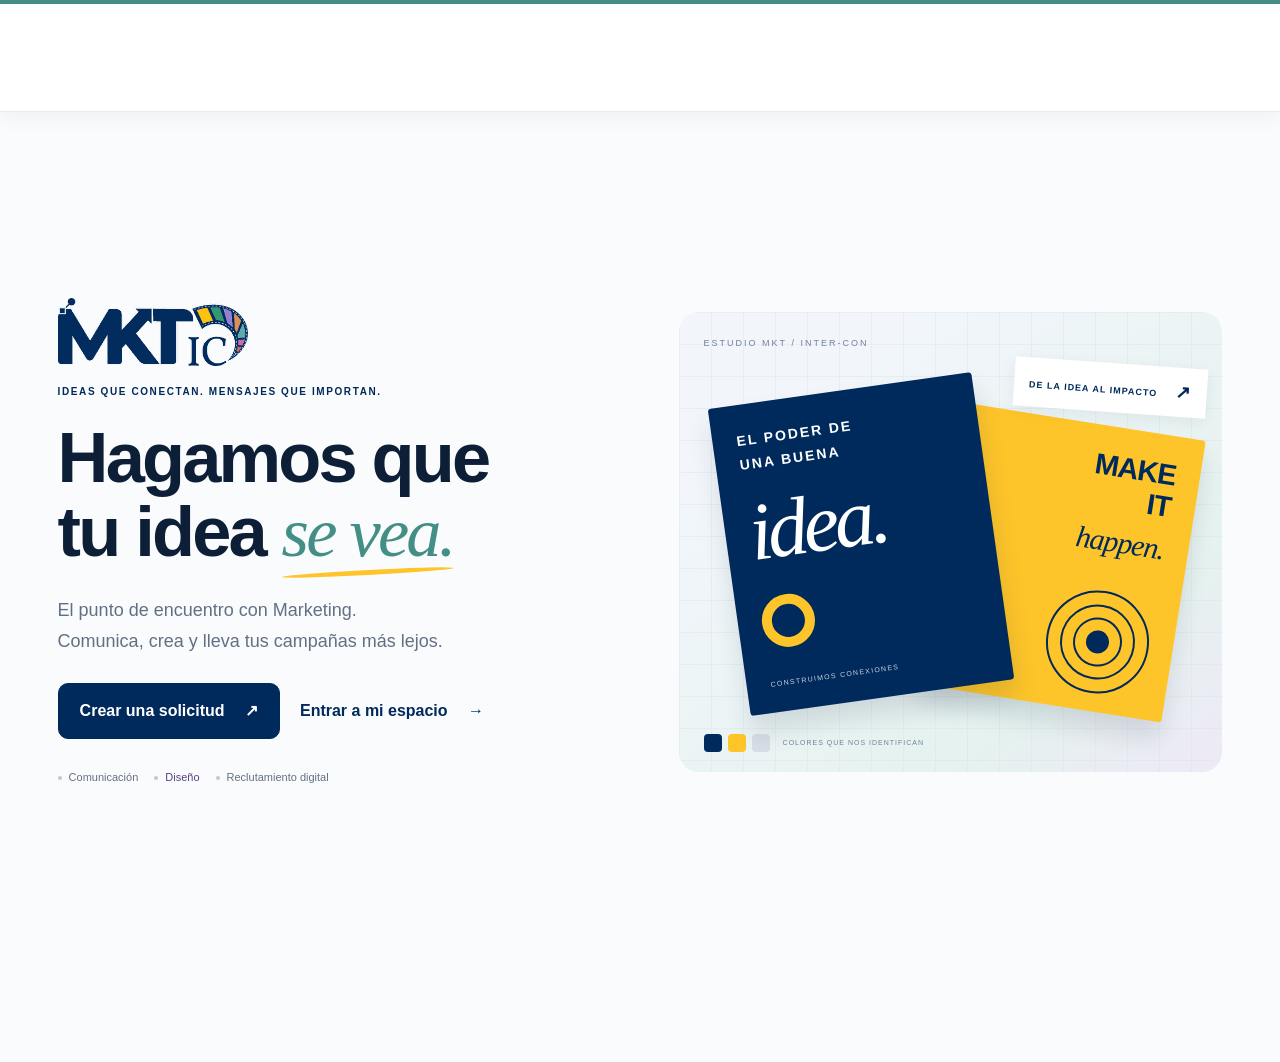
==== commit 673e6c0a: "fix(frontend): precargar config y actualizar versiones de recursos conectados" ====
--- a/index.html
+++ b/index.html
@@ -1,4 +1,4 @@
-<!doctype html><html lang="es"><head><meta charset="utf-8"><meta name="viewport" content="width=device-width, initial-scale=1"><title>Marketing | Inter-Con</title><meta name="description" content="Solicitudes de comunicación, diseño y campañas de reclutamiento de Inter-Con."><link rel="icon" href="favicon.svg" type="image/svg+xml"><link rel="stylesheet" href="style.css?v=20261109-roles"><link rel="stylesheet" href="welcome-screen.css?v=20261111-raster1"><link rel="stylesheet" href="workspace-shell.css?v=20261111-cleanlogo"></head><body>
+<!doctype html><html lang="es"><head><meta charset="utf-8"><meta name="viewport" content="width=device-width, initial-scale=1"><title>Marketing | Inter-Con</title><link rel="canonical" href="https://marketing.intercon.com.mx/"><meta name="description" content="Solicitudes de comunicación, diseño y campañas de reclutamiento de Inter-Con."><link rel="icon" href="favicon.svg" type="image/svg+xml"><link rel="stylesheet" href="style.css?v=20261109-roles"><link rel="stylesheet" href="welcome-screen.css?v=20261111-raster1"><link rel="stylesheet" href="workspace-shell.css?v=20261119-otp-real1"></head><body>
 <header class="site-header"><a class="brand mkt-corporate-brand" href="#solicitar" aria-label="Inter-Con, inicio"><img class="mkt-corporate-logo" src="assets/intercon-corporate-original.png?v=20261111-raster1" alt="Inter-Con Servicios de Seguridad Privada"></a><nav aria-label="Navegación principal"><button data-view="solicitar" class="active">Inicio</button><button data-view="equipo">Mi espacio</button><button data-view="calendario">Calendario</button><button data-view="usuarios" id="adminNav" hidden>Administración</button></nav><button id="accessButton" class="primary access-button">Ingresar <span aria-hidden="true">↗</span></button></header>
 
 <main><section id="solicitar" class="view"><div class="hero"><div class="hero-copy"><div class="mkt-hero-area-logo"><img src="assets/mkt-area-logo.svg?v=20261111-original" alt="Logotipo del área de Marketing MKT IC"></div><p class="eyebrow">IDEAS QUE CONECTAN. MENSAJES QUE IMPORTAN.</p><h1>Hagamos que<br>tu idea <em>se vea.</em></h1><p>El punto de encuentro con Marketing.<br>Comunica, crea y lleva tus campañas más lejos.</p><div class="hero-actions"><button class="primary" id="goForms">Crear una solicitud <span aria-hidden="true">↗</span></button><button class="text-button" data-view="equipo">Entrar a mi espacio <span aria-hidden="true">→</span></button></div><div class="hero-tags"><span>Comunicación</span><span>Diseño</span><span>Reclutamiento digital</span></div></div><div class="creative-board" aria-hidden="true"><div class="board-grid"></div><div class="creative-caption">ESTUDIO MKT / INTER-CON</div><div class="poster poster-blue"><span>EL PODER DE<br>UNA BUENA</span><strong>idea.</strong><i></i><small>CONSTRUIMOS CONEXIONES</small></div><div class="poster poster-yellow"><span>MAKE<br>IT</span><strong>happen.</strong><div class="target-art"><i></i></div></div><div class="creative-label">DE LA IDEA AL IMPACTO <span>↗</span></div><div class="swatch"><i></i><i></i><i></i><span>COLORES QUE NOS IDENTIFICAN</span></div></div></div>
@@ -43,5 +43,5 @@
 <div id="commSuccess" hidden><p class="eyebrow">SOLICITUD REGISTRADA</p><h2>Ya aparece en la bandeja de la portal.</h2><p id="commSuccessFolio"></p><p>No se ha enviado a Marketing ni a Microsoft Forms. Se perderá al recargar la página.</p><div class="dialog-actions"><button type="button" id="anotherComm">Crear otra solicitud</button><button type="button" class="primary" data-view="equipo">Ver bandeja</button></div></div>
 </div><aside class="comm-aside"><p class="eyebrow">ANTES DE SOLICITAR</p><h2>Máximo dos comunicados al día.</h2><p>Si la fecha ya tiene dos emisiones, deberás elegir otra fecha.</p><hr><strong>Corte mensual: día 20</strong><p>Después del corte, Marketing revisará la programación. Las urgencias requieren priorización del equipo.</p><button type="button" data-view="calendario">Consultar calendario</button><hr><strong>Ten a la mano</strong><ul><li>Objetivo y mensaje completo.</li><li>Fecha de difusión y destinatarios.</li><li>Datos de contacto para aclaraciones.</li></ul><p class="secondary">La disponibilidad que verás ahora pertenece al calendario de referencia.</p></aside></div></section><section id="diseno" class="view" hidden></section><section id="campana" class="view" hidden></section><section id="reporte" class="view" hidden></section><section id="proyectos" class="view" hidden></section></main>
 <footer><span>INTER-CON · MARKETING</span><span>Comunicación clara. Trabajo coordinado.</span></footer><dialog id="detail"><form id="editForm"><div class="dialog-head"><p class="eyebrow" id="folio"></p><button type="button" id="close" aria-label="Cerrar detalle">×</button></div><h2 id="detailTitle"></h2><div id="detailBody"></div><div class="edit-grid"><label>Responsable<select id="assigned"></select><span class="field-help" id="assignmentHelp"></span></label><label>Estado<select id="editStatus"><option>Pendiente</option><option>En proceso</option><option>En revisión</option><option>Realizado</option><option>Rechazado</option></select></label></div><label id="reasonLabel">Motivo de rechazo<textarea id="reason" rows="3" placeholder="Explica qué información falta o por qué se rechaza."></textarea></label><label>Nota de seguimiento<textarea id="comments" rows="3" placeholder="Agrega un avance o una nota para el equipo."></textarea></label><label>Enlace de evidencia<input id="evidence" type="url" placeholder="https://..."></label><h3>Historial de seguimiento</h3><div id="detailHistory" class="history-list"></div><p class="secondary">Cambios de referencia durante esta visita. No se envían notificaciones.</p><div class="dialog-actions"><button type="button" id="cancel">Cancelar</button><button class="primary" type="submit">Guardar cambios</button></div></form></dialog><dialog id="accessDialog" aria-labelledby="accessTitle"><div class="dialog-head"><p class="eyebrow">TU ESPACIO DE MARKETING</p><button type="button" id="closeAccess" aria-label="Cerrar acceso">×</button></div><h2 id="accessTitle">Acceso de demostración</h2><p>Selecciona un perfil para visualizar los módulos que tendrá cada rol. Esta pantalla todavía no autentica a los empleados con Microsoft 365.</p><div id="profileChoices" class="profile-choices"></div><div class="access-note"><span class="portal-dot"></span><p>Modo demostración: los perfiles no verifican identidad ni permisos. En producción el inicio de sesión será mediante Microsoft Entra ID.</p></div><button id="logout" class="text-button" hidden>Cerrar sesión de demostración</button></dialog>
-<dialog id="userDialog" aria-labelledby="userTitle"><form id="userForm"><div class="dialog-head"><p class="eyebrow">PERSONAS</p><button type="button" id="closeUser" aria-label="Cerrar persona">×</button></div><h2 id="userTitle">Agregar persona</h2><label>Nombre completo<input id="userName" required maxlength="80" autocomplete="off"></label><label>Correo de referencia<input id="userEmail" type="email" required placeholder="persona@example.com" autocomplete="off"></label><label>Rol principal<select id="userRole"><option>Comunicados</option><option>Diseño</option><option>Reclutamiento digital</option><option>Administración</option><option>Super Admin</option><option>Gestión de proyectos</option><option>Solicitante</option><option>Comunicados</option></select></label><label class="toggle-label"><input id="userActive" type="checkbox" checked> Perfil activo</label><p id="userError" class="field-error" role="alert" hidden></p><p class="secondary">Registro de referencia. No concede acceso real ni envía invitaciones.</p><div class="dialog-actions"><button type="button" id="cancelUser">Cancelar</button><button type="submit" class="primary">Guardar persona</button></div></form></dialog><div id="toast" role="status" aria-live="polite"></div><script src="app.js?v=20261111-comm1"></script><script src="project-form.js?v=20261028-1"></script><script src="detail-enhancements.js?v=20261020-1"></script><script src="design-process.js?v=20261112-dynamic-limit"></script><script src="campaign-brief.js?v=20261102-1"></script><script src="cash-campaign.js?v=20261021-1"></script><script src="campaign-effectiveness.js?v=20261021-1"></script><script src="recruitment-budget.js?v=20261109-role2"></script><script src="role-dashboard.js?v=20261109-role1"></script><script src="welcome-screen.js?v=20261111-login2"></script><script src="workspace-shell.js?v=20261111-logofix"></script></body></html>
+<dialog id="userDialog" aria-labelledby="userTitle"><form id="userForm"><div class="dialog-head"><p class="eyebrow">PERSONAS</p><button type="button" id="closeUser" aria-label="Cerrar persona">×</button></div><h2 id="userTitle">Agregar persona</h2><label>Nombre completo<input id="userName" required maxlength="80" autocomplete="off"></label><label>Correo de referencia<input id="userEmail" type="email" required placeholder="persona@example.com" autocomplete="off"></label><label>Rol principal<select id="userRole"><option>Comunicados</option><option>Diseño</option><option>Reclutamiento digital</option><option>Administración</option><option>Super Admin</option><option>Gestión de proyectos</option><option>Solicitante</option><option>Comunicados</option></select></label><label class="toggle-label"><input id="userActive" type="checkbox" checked> Perfil activo</label><p id="userError" class="field-error" role="alert" hidden></p><p class="secondary">Registro de referencia. No concede acceso real ni envía invitaciones.</p><div class="dialog-actions"><button type="button" id="cancelUser">Cancelar</button><button type="submit" class="primary">Guardar persona</button></div></form></dialog><div id="toast" role="status" aria-live="polite"></div><script src="mkt-config.js?v=20261119-otp-real1"></script><script src="app.js?v=20261111-comm1"></script><script src="project-form.js?v=20261028-1"></script><script src="detail-enhancements.js?v=20261020-1"></script><script src="design-process.js?v=20261112-dynamic-limit"></script><script src="campaign-brief.js?v=20261102-1"></script><script src="cash-campaign.js?v=20261021-1"></script><script src="campaign-effectiveness.js?v=20261021-1"></script><script src="recruitment-budget.js?v=20261109-role2"></script><script src="role-dashboard.js?v=20261119-otp-real1"></script><script src="welcome-screen.js?v=20261111-login2"></script><script src="workspace-shell.js?v=20261119-otp-real1"></script><script src="mkt-api.js?v=20261119-otp-real1"></script><script src="mkt-backend.js?v=20261119-otp-real1"></script></body></html>
 
--- a/workspace-shell.css
+++ b/workspace-shell.css
@@ -82,3 +82,38 @@
 body.mkt-shell-active.mkt-form-focused .comm-main .steps li{font-size:clamp(12px,1vw,15px)}
 @media(max-width:1050px){body.mkt-shell-active .comm-layout{grid-template-columns:minmax(0,1fr)!important}body.mkt-shell-active .comm-aside{order:2;position:static}}
 @media(max-width:760px){body.mkt-shell-active .comm-main{padding:16px!important}body.mkt-shell-active.mkt-form-focused .comm-main .steps li{flex:1 1 88px}body.mkt-shell-active .comm-layout{gap:12px}}
+
+
+/* Portal conectado: nunca presentar datos de demostración como información corporativa. */
+body[data-backend="conectado"] .mkt-demo-marker,
+body[data-backend="conectado"] .mkt-demo-roles-note,
+body[data-backend="conectado"] .demo-banner,
+body[data-backend="conectado"] #recruitmentBudget,
+body[data-backend="conectado"] .mkt-budget-nav,
+body[data-backend="conectado"] #reset,
+body[data-backend="conectado"] #mktSideSwitch {display:none!important}
+body[data-backend="conectado"] .mkt-shell-demo {
+  background:#e7f4f0;
+  color:#195e52;
+  border:1px solid #b5dfd2;
+}
+body[data-backend="conectado"] .mkt-side-demo {
+  color:#b5e4d7;
+  border-color:#569b8a77;
+}
+body[data-backend="conectado"] #mktArchivos {
+  margin-top:20px;
+  padding:18px;
+  border:1px solid #d9e5f1;
+  border-radius:12px;
+  background:#f8fbff;
+}
+body[data-backend="conectado"] #mktArchivoProgreso {
+  height:10px;
+  accent-color:#17689c;
+}
+body[data-backend="conectado"] #mktArchivosLista .secondary {line-height:1.6}
+@media(max-width:760px){
+  body[data-backend="conectado"] #mktArchivos{padding:14px}
+  body[data-backend="conectado"] .mkt-shell-demo{font-size:9px;padding:6px 9px}
+}
